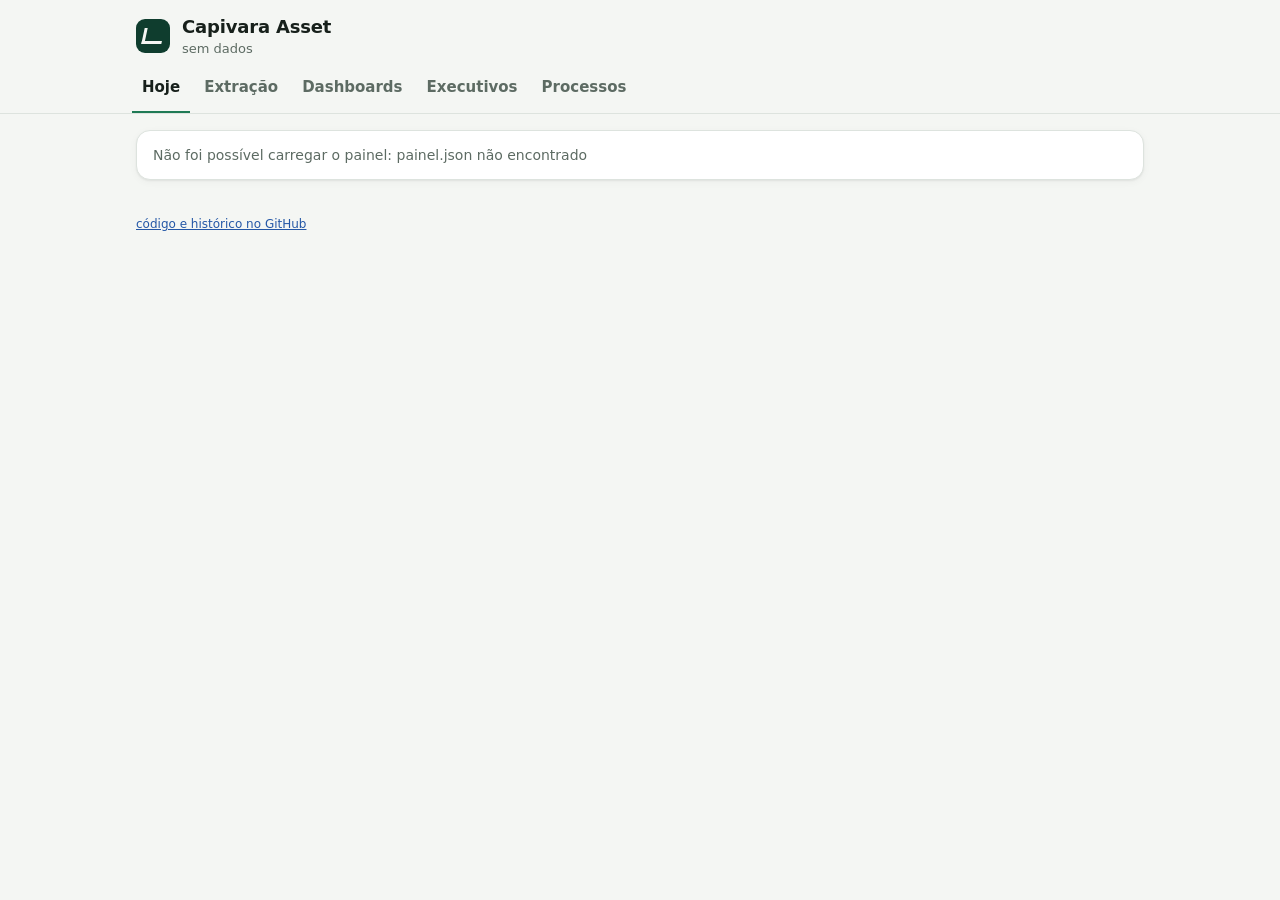
==== site/index.html @ 5a931e20 "feat: motor da Capivara Asset, site dos painéis e fechamento diário no Actions Extração real (BCB SG" ====
<!doctype html>
<html lang="pt-BR">
<head>
  <meta charset="utf-8">
  <meta name="viewport" content="width=device-width, initial-scale=1">
  <title>Capivara Asset</title>
  <meta name="description" content="Gestora fictícia que roda no GitHub sobre dados públicos reais.">
  <meta name="theme-color" content="#0f3d2e">
  <link rel="icon" href="data:image/svg+xml,%3Csvg xmlns='http://www.w3.org/2000/svg' viewBox='0 0 32 32'%3E%3Crect width='32' height='32' rx='8' fill='%230f3d2e'/%3E%3Cpath d='M7 22l6-7 5 4 7-9' stroke='%23b8f0c8' stroke-width='3' fill='none' stroke-linecap='round' stroke-linejoin='round'/%3E%3C/svg%3E">
  <link rel="stylesheet" href="style.css">
</head>
<body>
  <header class="topo">
    <div class="marca">
      <span class="logo" aria-hidden="true"></span>
      <div>
        <h1>Capivara Asset</h1>
        <p id="sub" class="sub">carregando…</p>
      </div>
    </div>
    <nav class="abas" role="tablist">
      <button role="tab" data-aba="hoje" aria-selected="true">Hoje</button>
      <button role="tab" data-aba="extracao">Extração</button>
      <button role="tab" data-aba="dashboards">Dashboards</button>
      <button role="tab" data-aba="executivos">Executivos</button>
      <button role="tab" data-aba="processos">Processos</button>
    </nav>
  </header>
  <main id="conteudo" aria-live="polite"></main>
  <footer class="rodape">
    <p id="aviso"></p>
    <p><a href="https://github.com/GloedenJoao/profissional">código e histórico no GitHub</a></p>
  </footer>
  <script src="app.js"></script>
</body>
</html>
---- site/style.css ----
:root {
  --fundo: #f4f6f3;
  --cartao: #ffffff;
  --texto: #17201b;
  --suave: #5d6b63;
  --linha: #dde3de;
  --marca: #0f3d2e;
  --marca-2: #1f7a55;
  --ok: #1f7a55;
  --aviso: #b26a00;
  --ruim: #b3261e;
  --info: #2457a6;
  --serie-1: #1f7a55;
  --serie-2: #8a94a6;
  --serie-3: #2457a6;
  --serie-4: #b26a00;
  --serie-5: #8e3fb5;
  --sombra: 0 1px 2px rgba(0, 0, 0, .06), 0 2px 8px rgba(0, 0, 0, .04);
  color-scheme: light;
}
@media (prefers-color-scheme: dark) {
  :root:not([data-theme="light"]) {
    --fundo: #0f1412; --cartao: #171e1b; --texto: #e6ece8; --suave: #9aa8a0; --linha: #2a3430;
    --marca: #b8f0c8; --marca-2: #5fd394; --ok: #5fd394; --aviso: #f0b45a; --ruim: #ff8a80; --info: #8fb4ff;
    --serie-1: #5fd394; --serie-2: #7d879a; --serie-3: #8fb4ff; --serie-4: #f0b45a; --serie-5: #d29bf0;
    --sombra: none; color-scheme: dark;
  }
}
:root[data-theme="dark"] {
  --fundo: #0f1412; --cartao: #171e1b; --texto: #e6ece8; --suave: #9aa8a0; --linha: #2a3430;
  --marca: #b8f0c8; --marca-2: #5fd394; --ok: #5fd394; --aviso: #f0b45a; --ruim: #ff8a80; --info: #8fb4ff;
  --serie-1: #5fd394; --serie-2: #7d879a; --serie-3: #8fb4ff; --serie-4: #f0b45a; --serie-5: #d29bf0;
  --sombra: none; color-scheme: dark;
}

* { box-sizing: border-box; }
body {
  margin: 0; background: var(--fundo); color: var(--texto);
  font: 15px/1.45 system-ui, -apple-system, "Segoe UI", Roboto, sans-serif;
  -webkit-font-smoothing: antialiased;
}
a { color: var(--info); }
.topo { position: sticky; top: 0; z-index: 2; background: var(--fundo); border-bottom: 1px solid var(--linha); }
.marca { display: flex; gap: 12px; align-items: center; max-width: 1040px; margin: 0 auto; padding: 14px 16px 8px; }
.logo { width: 34px; height: 34px; border-radius: 9px; background: var(--marca); flex: none;
  mask: none; position: relative; }
.logo::after { content: ""; position: absolute; inset: 9px 7px; border-left: 3px solid var(--fundo);
  border-bottom: 3px solid var(--fundo); transform: skewX(-12deg); }
h1 { font-size: 18px; margin: 0; letter-spacing: -.01em; }
.sub { margin: 0; color: var(--suave); font-size: 13px; }
.abas { display: flex; gap: 4px; max-width: 1040px; margin: 0 auto; padding: 0 12px; overflow-x: auto; scrollbar-width: none; }
.abas button { flex: none; border: 0; background: none; color: var(--suave); font: inherit; font-weight: 600;
  padding: 10px 10px 12px; border-bottom: 2px solid transparent; cursor: pointer; }
.abas button[aria-selected="true"] { color: var(--texto); border-bottom-color: var(--marca-2); }
main { max-width: 1040px; margin: 0 auto; padding: 16px; display: grid; gap: 16px; }
.grade { display: grid; gap: 12px; grid-template-columns: repeat(auto-fit, minmax(150px, 1fr)); }
.grade-2 { display: grid; gap: 16px; grid-template-columns: repeat(auto-fit, minmax(300px, 1fr)); }
.cartao { background: var(--cartao); border: 1px solid var(--linha); border-radius: 14px; padding: 14px 16px; box-shadow: var(--sombra); min-width: 0; }
.cartao h2 { font-size: 14px; margin: 0 0 10px; color: var(--suave); font-weight: 600; text-transform: uppercase; letter-spacing: .04em; }
.cartao h3 { font-size: 15px; margin: 0 0 6px; }
.kpi .rot { color: var(--suave); font-size: 12px; }
.kpi .val { font-size: 22px; font-weight: 700; letter-spacing: -.02em; font-variant-numeric: tabular-nums; }
.kpi .det { font-size: 12px; color: var(--suave); }
.pos { color: var(--ok); } .neg { color: var(--ruim); }
.selo { display: inline-flex; align-items: center; gap: 4px; padding: 2px 8px; border-radius: 999px; font-size: 12px; font-weight: 600;
  background: color-mix(in srgb, var(--c, var(--suave)) 14%, transparent); color: var(--c, var(--suave)); white-space: nowrap; }
.selo.ok { --c: var(--ok); } .selo.aviso { --c: var(--aviso); } .selo.ruim { --c: var(--ruim); } .selo.info { --c: var(--info); }
table { width: 100%; border-collapse: collapse; font-variant-numeric: tabular-nums; }
th, td { text-align: left; padding: 8px 6px; border-bottom: 1px solid var(--linha); vertical-align: top; font-size: 14px; }
th { color: var(--suave); font-weight: 600; font-size: 12px; }
td.num, th.num { text-align: right; }
.rolagem { overflow-x: auto; }
.lista { list-style: none; margin: 0; padding: 0; display: grid; gap: 8px; }
.lista li { display: flex; gap: 10px; align-items: flex-start; }
.lista .quando { color: var(--suave); font-size: 12px; min-width: 76px; font-variant-numeric: tabular-nums; }
.legenda { display: flex; flex-wrap: wrap; gap: 12px; font-size: 12px; color: var(--suave); margin-top: 6px; }
.legenda i { display: inline-block; width: 10px; height: 10px; border-radius: 3px; margin-right: 4px; vertical-align: -1px; }
svg.grafico { width: 100%; height: auto; display: block; overflow: visible; }
svg.grafico text { fill: var(--suave); font-size: 11px; }
svg.grafico .eixo { stroke: var(--linha); }
.matriz { display: grid; gap: 3px; }
.matriz .cel { height: 18px; border-radius: 4px; background: var(--ok); opacity: .85; }
.matriz .cel.atraso { background: var(--aviso); }
.matriz .cel.fora_do_ar, .matriz .cel.falha_real { background: var(--ruim); }
.matriz .cel.mudanca_formato { background: var(--serie-5); }
.matriz .nome { font-size: 12px; color: var(--suave); white-space: nowrap; overflow: hidden; text-overflow: ellipsis; align-self: center; }
.barra { height: 10px; border-radius: 999px; background: var(--linha); position: relative; overflow: hidden; }
.barra > span { position: absolute; inset: 0 auto 0 0; background: var(--marca-2); border-radius: 999px; }
.aloc { display: grid; grid-template-columns: 120px 1fr 92px; gap: 8px; align-items: center; font-size: 13px; }
.aloc .faixa { position: relative; height: 14px; border-radius: 6px; background: var(--linha); }
.aloc .faixa .lim { position: absolute; top: 0; bottom: 0; background: color-mix(in srgb, var(--ok) 18%, transparent); }
.aloc .faixa .atual { position: absolute; top: 2px; bottom: 2px; left: 0; background: var(--serie-3); border-radius: 4px; }
.aloc .faixa .alvo { position: absolute; top: -3px; bottom: -3px; width: 2px; background: var(--texto); }
.acoes { display: flex; flex-wrap: wrap; gap: 8px; }
.botao { display: inline-flex; align-items: center; gap: 6px; padding: 9px 14px; border-radius: 10px; border: 1px solid var(--linha);
  background: var(--cartao); color: var(--texto); text-decoration: none; font-weight: 600; font-size: 14px; }
.botao.prim { background: var(--marca); color: var(--fundo); border-color: transparent; }
.vazio { color: var(--suave); font-size: 14px; margin: 0; }
.rodape { max-width: 1040px; margin: 0 auto; padding: 8px 16px 32px; color: var(--suave); font-size: 12px; }
details summary { cursor: pointer; color: var(--suave); font-size: 13px; }
@media (max-width: 520px) {
  .aloc { grid-template-columns: 90px 1fr 76px; }
  .kpi .val { font-size: 19px; }
}
.lista.fontes li { justify-content: space-between; border-bottom: 1px solid var(--linha); padding-bottom: 8px; }
.lista.fontes li:last-child { border-bottom: 0; padding-bottom: 0; }
.selos { display: flex; flex-wrap: wrap; gap: 4px; justify-content: flex-end; max-width: 50%; }
.det { font-size: 12px; color: var(--suave); }
.det.neg { color: var(--ruim); }
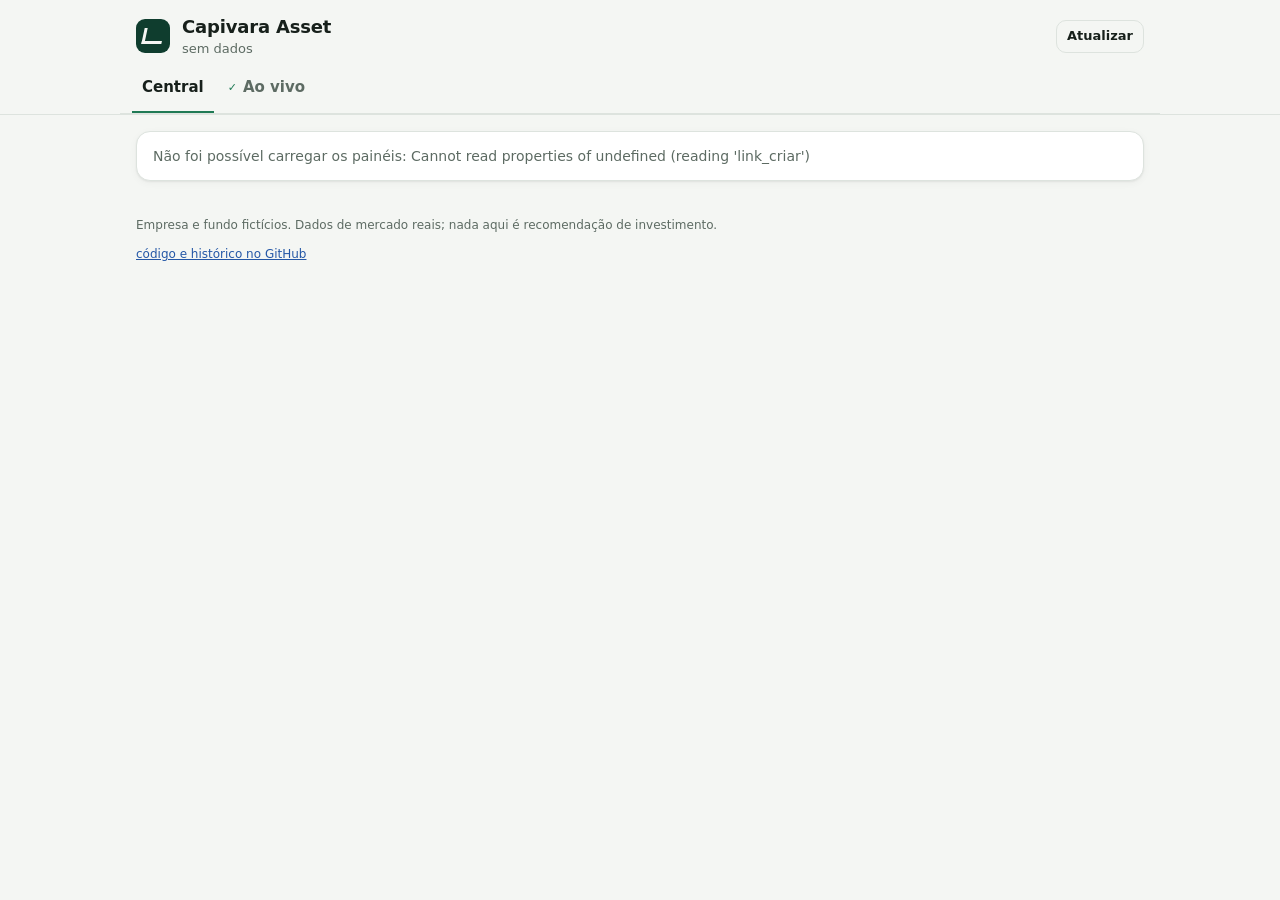
==== commit 4d8d0784: "Cenários paralelos (Simulação 2026) e Central de acompanhamento - Motor com cenários: o ao vivo segu" ====
--- a/site/index.html
+++ b/site/index.html
@@ -4,7 +4,7 @@
   <meta charset="utf-8">
   <meta name="viewport" content="width=device-width, initial-scale=1">
   <title>Capivara Asset</title>
-  <meta name="description" content="Gestora fictícia que roda no GitHub sobre dados públicos reais.">
+  <meta name="description" content="Gestora fictícia que roda no GitHub sobre dados públicos reais: central de acompanhamento dos cenários.">
   <meta name="theme-color" content="#0f3d2e">
   <link rel="icon" href="data:image/svg+xml,%3Csvg xmlns='http://www.w3.org/2000/svg' viewBox='0 0 32 32'%3E%3Crect width='32' height='32' rx='8' fill='%230f3d2e'/%3E%3Cpath d='M7 22l6-7 5 4 7-9' stroke='%23b8f0c8' stroke-width='3' fill='none' stroke-linecap='round' stroke-linejoin='round'/%3E%3C/svg%3E">
   <link rel="stylesheet" href="style.css">
@@ -12,21 +12,18 @@
 <body>
   <header class="topo">
     <div class="marca">
-      <span class="logo" aria-hidden="true"></span>
-      <div>
+      <a class="logo" href="#/" aria-label="Central"></a>
+      <div class="titulo">
         <h1>Capivara Asset</h1>
         <p id="sub" class="sub">carregando…</p>
       </div>
+      <button id="atualizar" class="botao leve" type="button" title="Consultar o GitHub de novo">Atualizar</button>
     </div>
-    <nav class="abas" role="tablist">
-      <button role="tab" data-aba="hoje" aria-selected="true">Hoje</button>
-      <button role="tab" data-aba="extracao">Extração</button>
-      <button role="tab" data-aba="dashboards">Dashboards</button>
-      <button role="tab" data-aba="executivos">Executivos</button>
-      <button role="tab" data-aba="processos">Processos</button>
-    </nav>
+    <nav id="nav-cenarios" class="abas cenarios" aria-label="Cenários"></nav>
+    <nav id="nav-abas" class="abas areas" aria-label="Áreas" hidden></nav>
   </header>
   <main id="conteudo" aria-live="polite"></main>
+  <div id="aviso-copia" class="toast" role="status" hidden></div>
   <footer class="rodape">
     <p id="aviso"></p>
     <p><a href="https://github.com/GloedenJoao/profissional">código e histórico no GitHub</a></p>
--- a/site/style.css
+++ b/site/style.css
@@ -10,11 +10,13 @@
   --aviso: #b26a00;
   --ruim: #b3261e;
   --info: #2457a6;
-  --serie-1: #1f7a55;
-  --serie-2: #8a94a6;
-  --serie-3: #2457a6;
-  --serie-4: #b26a00;
-  --serie-5: #8e3fb5;
+  --serie-1: #2a78d6;
+  --serie-2: #eb6834;
+  --serie-3: #1baf7a;
+  --serie-4: #eda100;
+  --serie-5: #e87ba4;
+  --ref: #6b7280;
+  --formato: #8e3fb5;
   --sombra: 0 1px 2px rgba(0, 0, 0, .06), 0 2px 8px rgba(0, 0, 0, .04);
   color-scheme: light;
 }
@@ -22,14 +24,16 @@
   :root:not([data-theme="light"]) {
     --fundo: #0f1412; --cartao: #171e1b; --texto: #e6ece8; --suave: #9aa8a0; --linha: #2a3430;
     --marca: #b8f0c8; --marca-2: #5fd394; --ok: #5fd394; --aviso: #f0b45a; --ruim: #ff8a80; --info: #8fb4ff;
-    --serie-1: #5fd394; --serie-2: #7d879a; --serie-3: #8fb4ff; --serie-4: #f0b45a; --serie-5: #d29bf0;
+    --serie-1: #3987e5; --serie-2: #d95926; --serie-3: #199e70; --serie-4: #c98500; --serie-5: #d55181;
+    --ref: #9aa3ad; --formato: #d29bf0;
     --sombra: none; color-scheme: dark;
   }
 }
 :root[data-theme="dark"] {
   --fundo: #0f1412; --cartao: #171e1b; --texto: #e6ece8; --suave: #9aa8a0; --linha: #2a3430;
   --marca: #b8f0c8; --marca-2: #5fd394; --ok: #5fd394; --aviso: #f0b45a; --ruim: #ff8a80; --info: #8fb4ff;
-  --serie-1: #5fd394; --serie-2: #7d879a; --serie-3: #8fb4ff; --serie-4: #f0b45a; --serie-5: #d29bf0;
+  --serie-1: #3987e5; --serie-2: #d95926; --serie-3: #199e70; --serie-4: #c98500; --serie-5: #d55181;
+  --ref: #9aa3ad; --formato: #d29bf0;
   --sombra: none; color-scheme: dark;
 }
 
@@ -42,16 +46,24 @@
 a { color: var(--info); }
 .topo { position: sticky; top: 0; z-index: 2; background: var(--fundo); border-bottom: 1px solid var(--linha); }
 .marca { display: flex; gap: 12px; align-items: center; max-width: 1040px; margin: 0 auto; padding: 14px 16px 8px; }
-.logo { width: 34px; height: 34px; border-radius: 9px; background: var(--marca); flex: none;
-  mask: none; position: relative; }
+.logo { width: 34px; height: 34px; border-radius: 9px; background: var(--marca); flex: none; position: relative; display: block; }
+.titulo { flex: 1; min-width: 0; }
 .logo::after { content: ""; position: absolute; inset: 9px 7px; border-left: 3px solid var(--fundo);
   border-bottom: 3px solid var(--fundo); transform: skewX(-12deg); }
 h1 { font-size: 18px; margin: 0; letter-spacing: -.01em; }
 .sub { margin: 0; color: var(--suave); font-size: 13px; }
 .abas { display: flex; gap: 4px; max-width: 1040px; margin: 0 auto; padding: 0 12px; overflow-x: auto; scrollbar-width: none; }
-.abas button { flex: none; border: 0; background: none; color: var(--suave); font: inherit; font-weight: 600;
-  padding: 10px 10px 12px; border-bottom: 2px solid transparent; cursor: pointer; }
-.abas button[aria-selected="true"] { color: var(--texto); border-bottom-color: var(--marca-2); }
+.abas a { flex: none; color: var(--suave); font-weight: 600; text-decoration: none; display: inline-flex; align-items: center; gap: 6px;
+  padding: 10px 10px 12px; border-bottom: 2px solid transparent; }
+.abas a[aria-current="page"] { color: var(--texto); border-bottom-color: var(--marca-2); }
+.abas.cenarios a { font-size: 15px; }
+.abas.areas { border-top: 1px solid var(--linha); }
+.abas.areas a { font-size: 13px; padding: 8px 10px 9px; }
+.ponto { font-size: 11px; line-height: 1; }
+.ponto.ok, .pilula.ok b, .area-st.ok b { color: var(--ok); }
+.ponto.aviso, .pilula.aviso b, .area-st.aviso b { color: var(--aviso); }
+.ponto.ruim, .pilula.ruim b, .area-st.ruim b { color: var(--ruim); }
+.ponto.info, .pilula.info b, .area-st.info b { color: var(--info); }
 main { max-width: 1040px; margin: 0 auto; padding: 16px; display: grid; gap: 16px; }
 .grade { display: grid; gap: 12px; grid-template-columns: repeat(auto-fit, minmax(150px, 1fr)); }
 .grade-2 { display: grid; gap: 16px; grid-template-columns: repeat(auto-fit, minmax(300px, 1fr)); }
@@ -74,7 +86,9 @@
 .lista li { display: flex; gap: 10px; align-items: flex-start; }
 .lista .quando { color: var(--suave); font-size: 12px; min-width: 76px; font-variant-numeric: tabular-nums; }
 .legenda { display: flex; flex-wrap: wrap; gap: 12px; font-size: 12px; color: var(--suave); margin-top: 6px; }
-.legenda i { display: inline-block; width: 10px; height: 10px; border-radius: 3px; margin-right: 4px; vertical-align: -1px; }
+.legenda i { display: inline-block; width: 16px; height: 0; border-top: 2px solid var(--cor); margin-right: 5px; vertical-align: 3px; }
+.legenda i.tracejado { border-top-style: dashed; }
+.legenda.caixas i { width: 10px; height: 10px; border: 0; border-radius: 3px; background: var(--cor); vertical-align: -1px; }
 svg.grafico { width: 100%; height: auto; display: block; overflow: visible; }
 svg.grafico text { fill: var(--suave); font-size: 11px; }
 svg.grafico .eixo { stroke: var(--linha); }
@@ -107,3 +121,82 @@
 .selos { display: flex; flex-wrap: wrap; gap: 4px; justify-content: flex-end; max-width: 50%; }
 .det { font-size: 12px; color: var(--suave); }
 .det.neg { color: var(--ruim); }
+
+/* ------------------------------------------------------------ central */
+.botao.leve { background: none; }
+.botao.pequeno { padding: 6px 10px; font-size: 13px; flex: none; }
+button.botao { font: inherit; font-weight: 600; font-size: 14px; cursor: pointer; }
+.marca .botao { font-size: 13px; padding: 6px 10px; }
+.pilula { display: inline-flex; align-items: center; gap: 6px; padding: 3px 10px; border-radius: 999px; font-size: 13px; font-weight: 600;
+  border: 1px solid var(--linha); background: var(--cartao); white-space: nowrap; color: var(--texto); }
+.pilula b { font-size: 11px; }
+.pilula-link { text-decoration: none; }
+.resumo-central { display: flex; flex-wrap: wrap; align-items: center; gap: 10px; }
+.resumo-central .grande { font-size: 28px; font-weight: 700; letter-spacing: -.02em; margin-right: 4px; }
+.grade-cen { display: grid; gap: 16px; grid-template-columns: repeat(auto-fit, minmax(min(100%, 420px), 1fr)); }
+.grade-2.larga { grid-template-columns: repeat(auto-fit, minmax(min(100%, 360px), 1fr)); align-items: start; }
+.grade-2.larga > :first-child { grid-column: span 1; }
+@media (min-width: 900px) { .grade-2.larga { grid-template-columns: 1.6fr 1fr; } }
+.cen { display: grid; gap: 12px; align-content: start; }
+.cen-cab { display: flex; flex-wrap: wrap; justify-content: space-between; align-items: flex-start; gap: 6px 10px; }
+.cen-nome { font-size: 18px !important; text-transform: none !important; letter-spacing: -.01em !important; color: var(--texto) !important; margin: 0 !important; }
+.cen-nome a { color: inherit; text-decoration: none; }
+.cen p { margin: 0; }
+.mini-kpis { display: grid; grid-template-columns: repeat(auto-fit, minmax(98px, 1fr)); gap: 10px; }
+.mini-kpis > div { display: grid; gap: 1px; }
+.mini-kpis .rot { font-size: 12px; color: var(--suave); }
+.mini-kpis strong { font-size: 18px; font-variant-numeric: tabular-nums; letter-spacing: -.01em; }
+.progresso { height: 6px; border-radius: 999px; background: var(--linha); overflow: hidden; }
+.progresso span { display: block; height: 100%; background: var(--info); border-radius: 999px; }
+.areas-st { display: grid; grid-template-columns: repeat(auto-fit, minmax(min(100%, 180px), 1fr)); gap: 8px; }
+.area-st { display: grid; gap: 2px; padding: 8px 10px; border: 1px solid var(--linha); border-radius: 10px; text-decoration: none; color: var(--texto);
+  background: var(--cartao); border-left: 3px solid var(--c, var(--linha)); }
+.area-st:hover { background: color-mix(in srgb, var(--c, var(--suave)) 6%, var(--cartao)); }
+.area-st.ok { --c: var(--ok); } .area-st.aviso { --c: var(--aviso); } .area-st.ruim { --c: var(--ruim); } .area-st.info { --c: var(--info); }
+.area-st .nome { font-weight: 600; font-size: 14px; display: inline-flex; gap: 6px; align-items: center; }
+.area-st .nome b { font-size: 11px; }
+.faixa-st { display: flex; flex-wrap: wrap; gap: 10px; align-items: center; }
+.faixa-st .progresso { flex-basis: 100%; }
+.filtros { display: flex; flex-wrap: wrap; gap: 6px; margin-bottom: 12px; }
+.chip-filtro { font: inherit; font-size: 13px; font-weight: 600; border: 1px solid var(--linha); background: var(--cartao); color: var(--suave);
+  padding: 4px 10px; border-radius: 999px; cursor: pointer; }
+.chip-filtro[aria-pressed="true"] { background: var(--texto); color: var(--cartao); border-color: var(--texto); }
+.lista.tarefas { gap: 0; }
+.tarefa { padding: 10px 0; border-bottom: 1px solid var(--linha); align-items: center !important; }
+.tarefa:last-child { border-bottom: 0; }
+.tarefa .nivel { flex: none; width: 84px; font-size: 12px; font-weight: 700; display: inline-flex; gap: 6px; align-items: center; color: var(--suave); }
+.tarefa.ruim .nivel { color: var(--ruim); } .tarefa.aviso .nivel { color: var(--aviso); } .tarefa.info .nivel { color: var(--info); } .tarefa.ok .nivel { color: var(--ok); }
+.tarefa.ok .tit { color: var(--suave); }
+.tarefa .corpo { flex: 1; min-width: 0; }
+.tarefa .tit { font-weight: 600; overflow-wrap: anywhere; }
+.tarefa .det { overflow-wrap: anywhere; }
+.chip { display: inline-block; font-size: 11px; font-weight: 600; padding: 0 6px; margin-right: 6px; border-radius: 6px; background: var(--fundo);
+  border: 1px solid var(--linha); color: var(--suave); text-decoration: none; }
+a.chip:hover { color: var(--texto); }
+.lista.pipe li { justify-content: space-between; align-items: center; border-bottom: 1px solid var(--linha); padding-bottom: 8px; }
+.lista.pipe li:last-child { border-bottom: 0; padding-bottom: 0; }
+.lista.pipe a { text-decoration: none; color: var(--texto); }
+.passos { margin: 0; padding-left: 20px; display: grid; gap: 6px; }
+.toast { position: fixed; left: 50%; bottom: 20px; transform: translateX(-50%); z-index: 5; max-width: calc(100% - 32px);
+  background: var(--texto); color: var(--cartao); padding: 10px 14px; border-radius: 10px; font-size: 14px; box-shadow: var(--sombra); }
+
+/* gráficos: cursor e dica */
+.grafico-box { position: relative; outline: none; touch-action: pan-y; }
+.grafico-box:focus-visible { box-shadow: 0 0 0 2px var(--info); border-radius: 6px; }
+svg.grafico .cursor { stroke: var(--suave); stroke-width: 1; }
+svg.grafico .zero { stroke: var(--suave); stroke-width: 1; opacity: .6; }
+.dica { position: absolute; top: 4px; pointer-events: none; background: var(--cartao); border: 1px solid var(--linha); border-radius: 8px;
+  padding: 6px 8px; font-size: 12px; box-shadow: 0 2px 10px rgba(0, 0, 0, .12); display: grid; gap: 2px; min-width: 120px; }
+.dica[hidden] { display: none; }
+.dica-data { color: var(--suave); }
+.dica-linha { display: flex; gap: 6px; align-items: center; white-space: nowrap; }
+.dica-linha i { width: 12px; border-top: 2px solid var(--cor); }
+.dica-linha strong { font-variant-numeric: tabular-nums; }
+.dica-linha span { color: var(--suave); }
+@media (max-width: 520px) {
+  .tarefa { flex-wrap: wrap; }
+  .tarefa .nivel { width: auto; }
+  .tarefa .corpo { flex-basis: 100%; order: 2; }
+  .tarefa .botao { order: 3; }
+  .marca .botao { display: none; }
+}
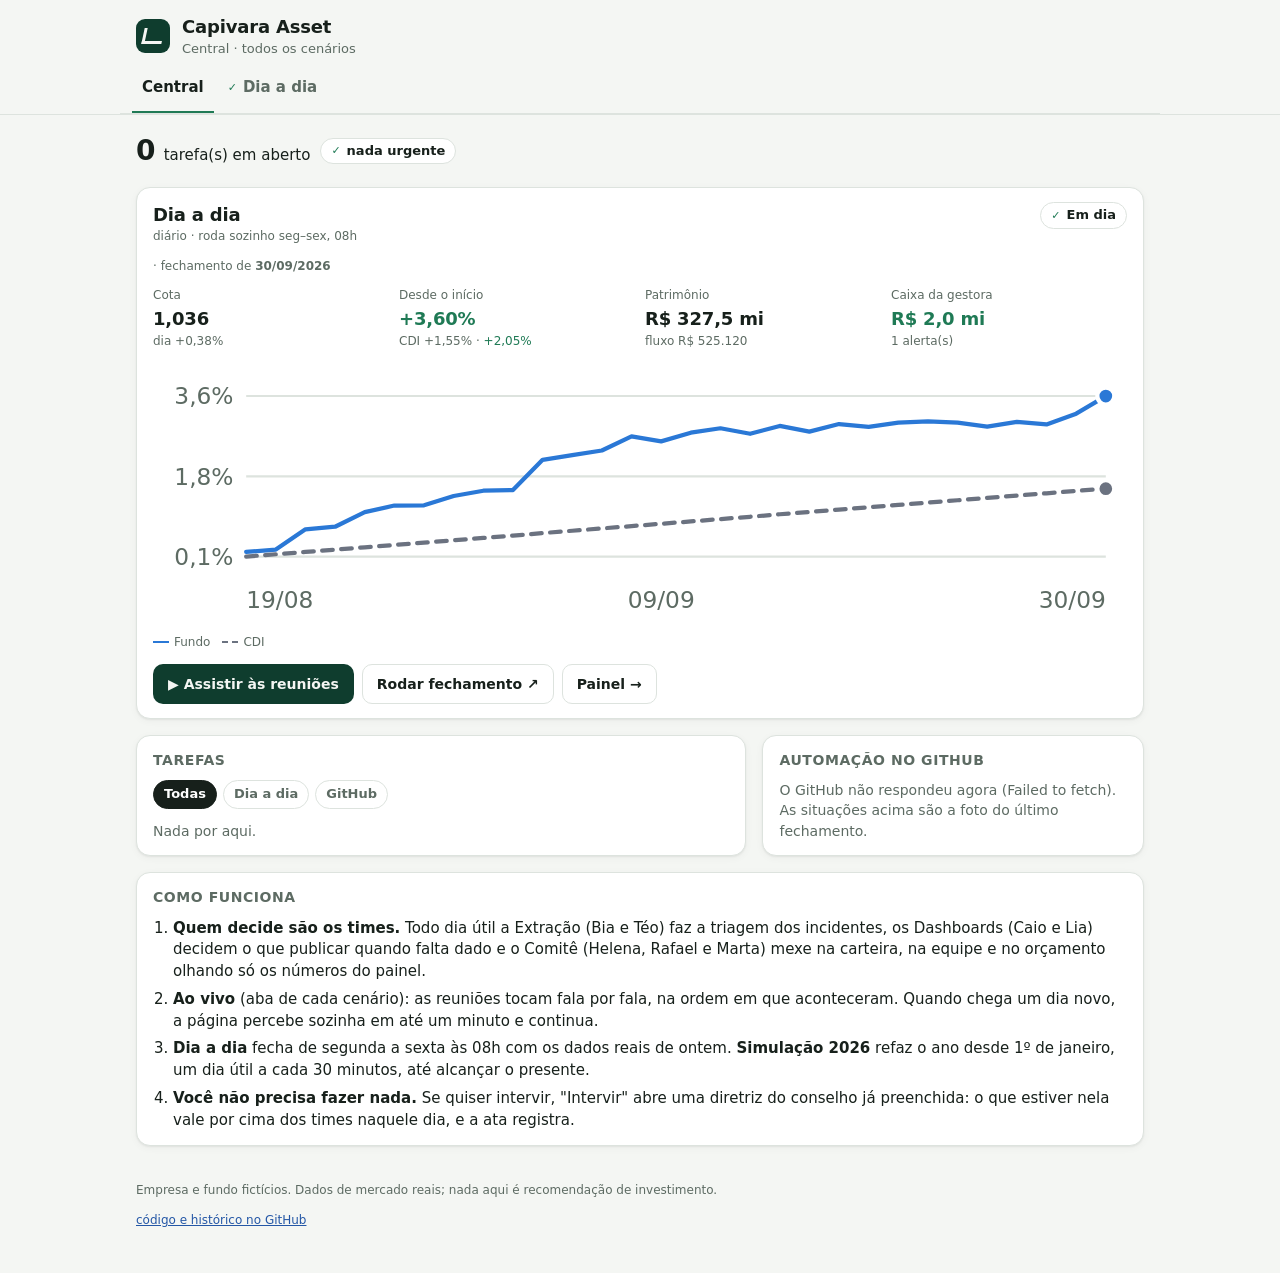
==== commit 15b9d224: "Times decidem sozinhos e modo Ao vivo para assistir às reuniões O que estava errado: na Simulação 20" ====
--- a/site/index.html
+++ b/site/index.html
@@ -7,7 +7,8 @@
   <meta name="description" content="Gestora fictícia que roda no GitHub sobre dados públicos reais: central de acompanhamento dos cenários.">
   <meta name="theme-color" content="#0f3d2e">
   <link rel="icon" href="data:image/svg+xml,%3Csvg xmlns='http://www.w3.org/2000/svg' viewBox='0 0 32 32'%3E%3Crect width='32' height='32' rx='8' fill='%230f3d2e'/%3E%3Cpath d='M7 22l6-7 5 4 7-9' stroke='%23b8f0c8' stroke-width='3' fill='none' stroke-linecap='round' stroke-linejoin='round'/%3E%3C/svg%3E">
-  <link rel="stylesheet" href="style.css">
+  <meta http-equiv="Cache-Control" content="no-cache">
+  <link rel="stylesheet" href="style.css?v=__CODIGO__">
 </head>
 <body>
   <header class="topo">
@@ -17,17 +18,18 @@
         <h1>Capivara Asset</h1>
         <p id="sub" class="sub">carregando…</p>
       </div>
-      <button id="atualizar" class="botao leve" type="button" title="Consultar o GitHub de novo">Atualizar</button>
+      <span id="frescor" class="frescor" title="A página confere sozinha se há dados novos a cada minuto"></span>
     </div>
     <nav id="nav-cenarios" class="abas cenarios" aria-label="Cenários"></nav>
     <nav id="nav-abas" class="abas areas" aria-label="Áreas" hidden></nav>
   </header>
-  <main id="conteudo" aria-live="polite"></main>
+  <main id="conteudo"></main>
   <div id="aviso-copia" class="toast" role="status" hidden></div>
   <footer class="rodape">
     <p id="aviso"></p>
     <p><a href="https://github.com/GloedenJoao/profissional">código e histórico no GitHub</a></p>
   </footer>
-  <script src="app.js"></script>
+  <script>window.VERSAO = "__VERSAO__"; window.CODIGO = "__CODIGO__";</script>
+  <script src="app.js?v=__CODIGO__"></script>
 </body>
 </html>
--- a/site/style.css
+++ b/site/style.css
@@ -200,3 +200,75 @@
   .tarefa .botao { order: 3; }
   .marca .botao { display: none; }
 }
+
+/* ------------------------------------------------------------ ao vivo: reuniões dos times */
+:root { --a-extracao: #0e8a5f; --a-dashboards: #2457a6; --a-executivos: #a3361f; --a-fundo: #6b5b00; --a-conselho: #7a2d9c; }
+@media (prefers-color-scheme: dark) {
+  :root:not([data-theme="light"]) { --a-extracao: #5fd394; --a-dashboards: #8fb4ff; --a-executivos: #ff9b85; --a-fundo: #e7c94f; --a-conselho: #d29bf0; }
+}
+:root[data-theme="dark"] { --a-extracao: #5fd394; --a-dashboards: #8fb4ff; --a-executivos: #ff9b85; --a-fundo: #e7c94f; --a-conselho: #d29bf0; }
+.area-cor.extracao, .fala.extracao { --a: var(--a-extracao); }
+.area-cor.dashboards, .fala.dashboards { --a: var(--a-dashboards); }
+.area-cor.executivos, .fala.executivos { --a: var(--a-executivos); }
+.area-cor.fundo, .fala.fundo { --a: var(--a-fundo); }
+.area-cor { color: var(--a, var(--texto)); }
+.frescor { font-size: 12px; color: var(--suave); display: inline-flex; align-items: center; gap: 6px; white-space: nowrap; }
+.frescor.erro { color: var(--ruim); }
+.pulso { width: 8px; height: 8px; border-radius: 50%; background: var(--ruim); display: inline-block; flex: none;
+  animation: pulso 1.6s ease-in-out infinite; }
+.frescor .pulso { background: var(--ok); }
+@keyframes pulso { 0%, 100% { opacity: 1; transform: scale(1); } 50% { opacity: .35; transform: scale(.75); } }
+@media (prefers-reduced-motion: reduce) { .pulso { animation: none; } }
+.palco { display: grid; gap: 12px; }
+.palco-cab { display: flex; justify-content: space-between; align-items: flex-end; gap: 12px; }
+.pl-dia { font-size: 20px !important; text-transform: none !important; letter-spacing: -.01em !important; color: var(--texto) !important;
+  margin: 2px 0 0 !important; }
+.pl-dia::first-letter { text-transform: uppercase; }
+.relogio { font: 700 28px/1 ui-monospace, SFMono-Regular, Menlo, monospace; font-variant-numeric: tabular-nums; color: var(--marca-2); }
+.salas { display: grid; grid-template-columns: repeat(4, 1fr); gap: 6px; }
+.sala { border: 1px solid var(--linha); border-radius: 10px; padding: 6px 8px; font-size: 13px; font-weight: 600; color: var(--suave);
+  display: grid; gap: 1px; transition: background .3s, color .3s, border-color .3s; }
+.sala b { font-size: 11px; font-weight: 600; font-variant-numeric: tabular-nums; }
+.sala.feita { color: var(--texto); }
+.sala.feita b::after { content: " ✓"; color: var(--ok); }
+.sala.ativa { color: var(--texto); border-color: var(--marca-2); background: color-mix(in srgb, var(--marca-2) 12%, var(--cartao)); }
+.sala.ativa b::after { content: " · agora"; color: var(--ruim); }
+.controles { display: flex; flex-wrap: wrap; gap: 8px; align-items: center; }
+.controles select { font: inherit; padding: 4px 6px; border-radius: 8px; border: 1px solid var(--linha); background: var(--cartao); color: var(--texto); }
+.controles input[type="range"] { flex: 1 1 200px; accent-color: var(--marca-2); }
+.grade-palco { display: grid; gap: 16px; grid-template-columns: minmax(0, 1fr); align-items: start; }
+@media (min-width: 900px) { .grade-palco { grid-template-columns: minmax(0, 1.5fr) minmax(0, 1fr); } .lateral { position: sticky; top: 130px; } }
+.feed { list-style: none; margin: 0; padding: 0; display: grid; gap: 10px; }
+.fala { display: grid; grid-template-columns: 44px 1fr; gap: 8px; align-items: start; animation: entra .35s ease-out; }
+@keyframes entra { from { opacity: 0; transform: translateY(6px); } to { opacity: 1; transform: none; } }
+@media (prefers-reduced-motion: reduce) { .fala { animation: none; } }
+.fala .hora { font-size: 12px; color: var(--suave); font-variant-numeric: tabular-nums; padding-top: 9px; }
+.balao { border: 1px solid var(--linha); border-left: 3px solid var(--a, var(--linha)); border-radius: 10px; padding: 8px 10px;
+  background: var(--cartao); min-width: 0; overflow-wrap: anywhere; }
+.balao .quem { font-size: 12px; color: var(--suave); margin-bottom: 2px; }
+.balao .quem b { font-size: 13px; }
+.fala.decisao .balao { background: color-mix(in srgb, var(--info) 7%, var(--cartao)); }
+.fala.conselho .balao { border-left-color: var(--a-conselho); background: color-mix(in srgb, var(--a-conselho) 8%, var(--cartao)); }
+.fala.alerta .balao { background: color-mix(in srgb, var(--aviso) 8%, var(--cartao)); }
+.fala.evento .balao, .fala.alerta .balao { font-size: 14px; }
+.fala.fechamento .balao { background: color-mix(in srgb, var(--a-fundo) 8%, var(--cartao)); font-weight: 600; }
+code { font: 12.5px ui-monospace, SFMono-Regular, Menlo, monospace; background: color-mix(in srgb, var(--suave) 14%, transparent);
+  padding: 0 4px; border-radius: 4px; }
+.digitando { margin: 10px 0 0 52px; font-size: 13px; color: var(--suave); font-style: italic; }
+.digitando::after { content: "▍"; animation: pulso 1s steps(2) infinite; margin-left: 2px; }
+.espera { margin-top: 14px; padding: 10px 12px; border-radius: 10px; border: 1px dashed var(--linha); font-size: 14px; color: var(--suave);
+  display: flex; gap: 8px; align-items: center; }
+.pesos { display: flex; height: 12px; border-radius: 6px; overflow: hidden; margin-top: 12px; background: var(--linha); }
+.pesos span { background: var(--cor); height: 100%; transition: width .6s; }
+.lista.decididas li { font-size: 13px; }
+.reuniao-mini { border-top: 1px solid var(--linha); padding-top: 10px; }
+.reuniao-mini ul { margin: 4px 0 0; padding: 0; list-style: none; display: grid; gap: 4px; font-size: 13px; }
+.reuniao-mini li { overflow-wrap: anywhere; }
+.abas .pulso { width: 7px; height: 7px; }
+@media (max-width: 520px) {
+  .salas { grid-template-columns: repeat(2, 1fr); }
+  .relogio { font-size: 22px; }
+  .fala { grid-template-columns: 1fr; gap: 2px; }
+  .fala .hora { padding-top: 0; }
+  .digitando { margin-left: 0; }
+}
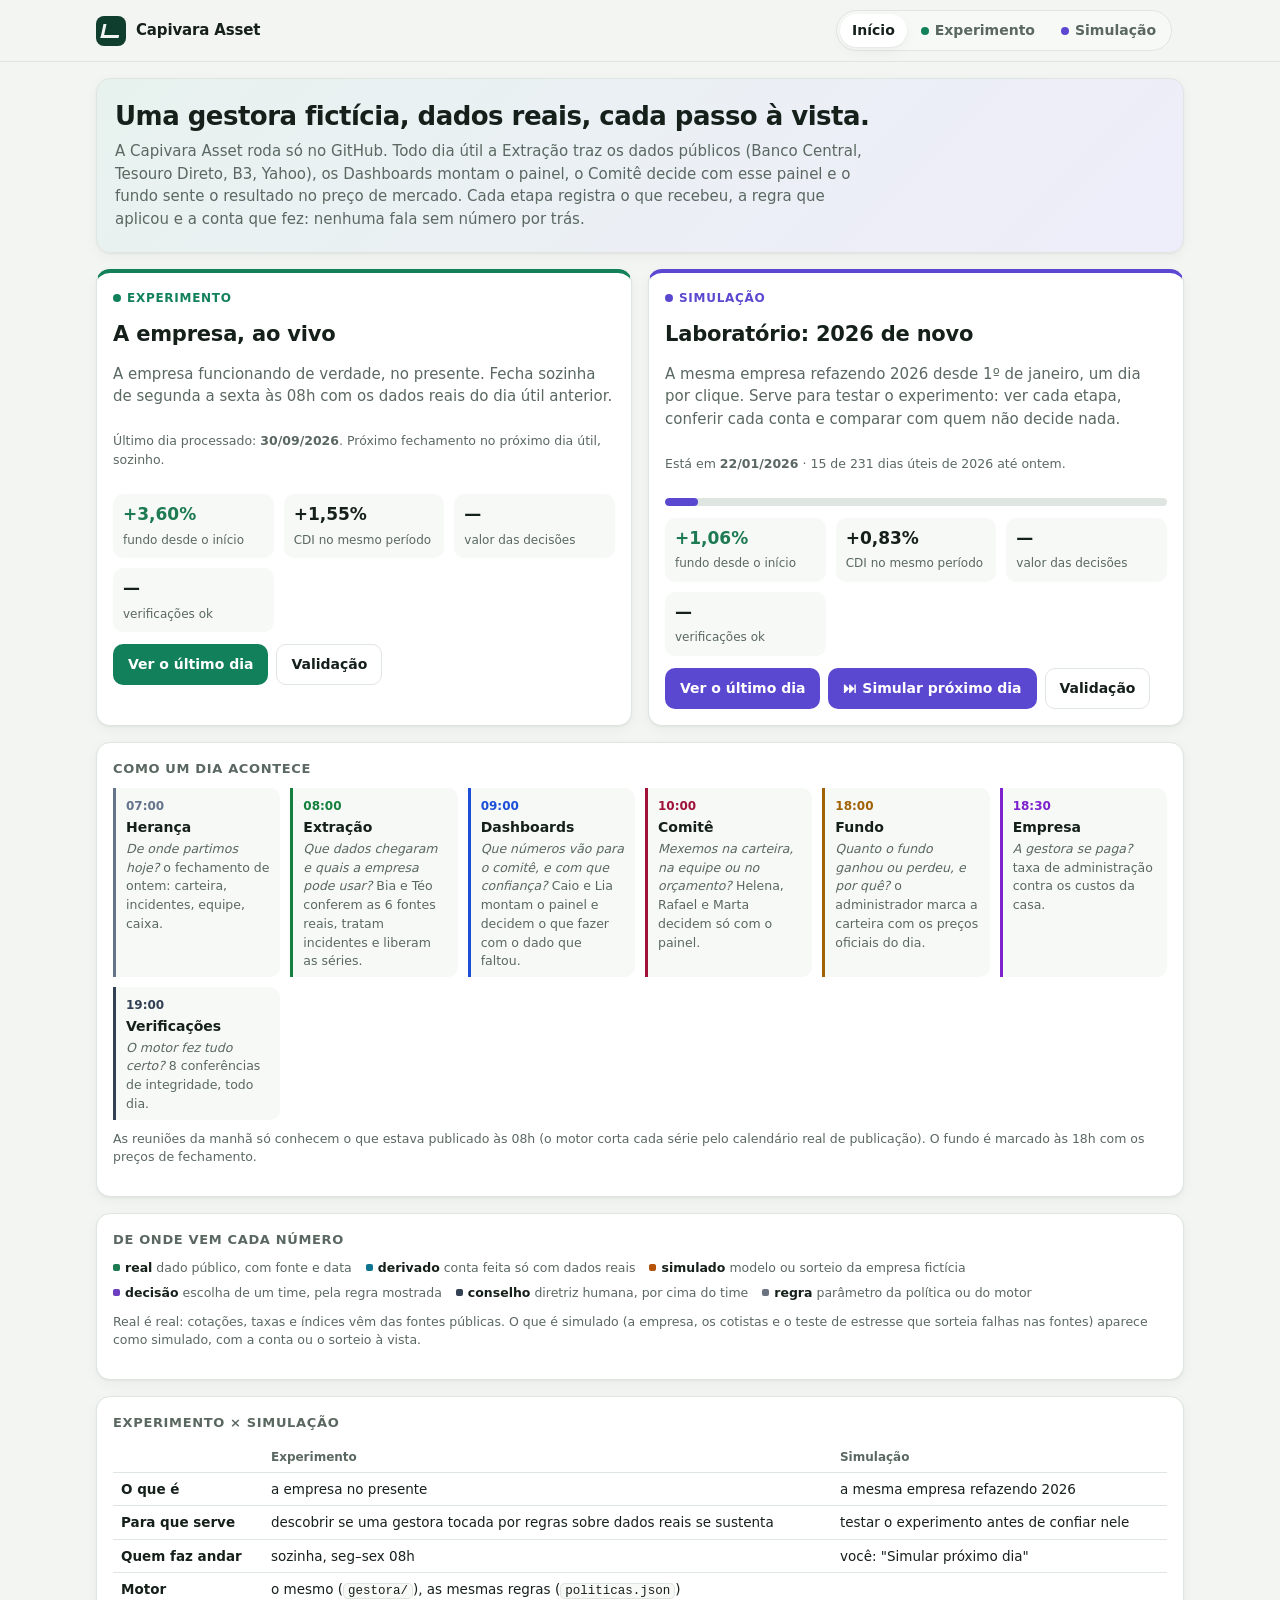
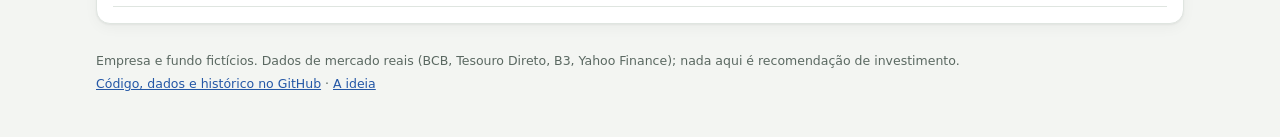
==== commit f023b193: "Site novo: Experimento e Simulação separados, o dia etapa por etapa com as contas - Início com as du" ====
--- a/site/index.html
+++ b/site/index.html
@@ -2,32 +2,36 @@
 <html lang="pt-BR">
 <head>
   <meta charset="utf-8">
-  <meta name="viewport" content="width=device-width, initial-scale=1">
+  <meta name="viewport" content="width=device-width, initial-scale=1, viewport-fit=cover">
   <title>Capivara Asset</title>
-  <meta name="description" content="Gestora fictícia que roda no GitHub sobre dados públicos reais: central de acompanhamento dos cenários.">
+  <meta name="description" content="Gestora fictícia que roda no GitHub sobre dados públicos reais: o experimento ao vivo e a simulação que o testa, etapa por etapa.">
   <meta name="theme-color" content="#0f3d2e">
   <link rel="icon" href="data:image/svg+xml,%3Csvg xmlns='http://www.w3.org/2000/svg' viewBox='0 0 32 32'%3E%3Crect width='32' height='32' rx='8' fill='%230f3d2e'/%3E%3Cpath d='M7 22l6-7 5 4 7-9' stroke='%23b8f0c8' stroke-width='3' fill='none' stroke-linecap='round' stroke-linejoin='round'/%3E%3C/svg%3E">
   <meta http-equiv="Cache-Control" content="no-cache">
   <link rel="stylesheet" href="style.css?v=__CODIGO__">
 </head>
 <body>
+  <a class="pular" href="#conteudo">Pular para o conteúdo</a>
   <header class="topo">
-    <div class="marca">
-      <a class="logo" href="#/" aria-label="Central"></a>
-      <div class="titulo">
-        <h1>Capivara Asset</h1>
-        <p id="sub" class="sub">carregando…</p>
-      </div>
+    <div class="barra">
+      <a class="marca" href="#/" aria-label="Capivara Asset: início">
+        <span class="logo" aria-hidden="true"></span>
+        <span class="nome">Capivara Asset</span>
+      </a>
+      <nav class="produtos" aria-label="Produtos">
+        <a href="#/" data-produto="inicio">Início</a>
+        <a href="#/experimento" data-produto="experimento"><i class="ponto exp" aria-hidden="true"></i>Experimento</a>
+        <a href="#/simulacao" data-produto="simulacao"><i class="ponto sim" aria-hidden="true"></i>Simulação</a>
+      </nav>
       <span id="frescor" class="frescor" title="A página confere sozinha se há dados novos a cada minuto"></span>
     </div>
-    <nav id="nav-cenarios" class="abas cenarios" aria-label="Cenários"></nav>
-    <nav id="nav-abas" class="abas areas" aria-label="Áreas" hidden></nav>
+    <nav id="secoes" class="secoes" aria-label="Seções" hidden></nav>
   </header>
-  <main id="conteudo"></main>
-  <div id="aviso-copia" class="toast" role="status" hidden></div>
+  <main id="conteudo" tabindex="-1"></main>
+  <div id="toast" class="toast" role="status" hidden></div>
   <footer class="rodape">
-    <p id="aviso"></p>
-    <p><a href="https://github.com/GloedenJoao/profissional">código e histórico no GitHub</a></p>
+    <p>Empresa e fundo fictícios. Dados de mercado reais (BCB, Tesouro Direto, B3, Yahoo Finance); nada aqui é recomendação de investimento.</p>
+    <p><a href="https://github.com/GloedenJoao/profissional">Código, dados e histórico no GitHub</a> · <a href="https://github.com/GloedenJoao/profissional/blob/main/IDEIA.md">A ideia</a></p>
   </footer>
   <script>window.VERSAO = "__VERSAO__"; window.CODIGO = "__CODIGO__";</script>
   <script src="app.js?v=__CODIGO__"></script>
--- a/site/style.css
+++ b/site/style.css
@@ -1,274 +1,352 @@
+/* Capivara Asset · painéis. Mobile primeiro; claro e escuro pelo sistema. */
 :root {
-  --fundo: #f4f6f3;
+  --fundo: #f3f5f2;
   --cartao: #ffffff;
-  --texto: #17201b;
-  --suave: #5d6b63;
-  --linha: #dde3de;
+  --cartao-2: #f7f9f6;
+  --texto: #16201b;
+  --suave: #5a6861;
+  --fraco: #8a968f;
+  --linha: #dfe5e0;
   --marca: #0f3d2e;
-  --marca-2: #1f7a55;
-  --ok: #1f7a55;
-  --aviso: #b26a00;
+  --ok: #1d7a52;
+  --aviso: #a86400;
   --ruim: #b3261e;
   --info: #2457a6;
-  --serie-1: #2a78d6;
-  --serie-2: #eb6834;
-  --serie-3: #1baf7a;
-  --serie-4: #eda100;
-  --serie-5: #e87ba4;
-  --ref: #6b7280;
-  --formato: #8e3fb5;
-  --sombra: 0 1px 2px rgba(0, 0, 0, .06), 0 2px 8px rgba(0, 0, 0, .04);
+  --exp: #12805a;
+  --sim: #5a48d0;
+  /* origem de cada número */
+  --o-real: #1d7a52;
+  --o-derivado: #0e7490;
+  --o-simulado: #b45309;
+  --o-decisao: #6d3fc0;
+  --o-conselho: #334155;
+  --o-regra: #6b7280;
+  /* etapas */
+  --e-heranca: #64748b;
+  --e-extracao: #15803d;
+  --e-dashboards: #1d4ed8;
+  --e-comite: #9f1239;
+  --e-fundo: #a16207;
+  --e-empresa: #7e22ce;
+  --e-verificacoes: #334155;
+  --serie-1: #12805a;
+  --serie-2: #8a94a6;
+  --serie-3: #5a48d0;
+  --serie-4: #b45309;
+  --serie-5: #0e7490;
+  --sombra: 0 1px 2px rgba(0, 0, 0, .05), 0 4px 14px rgba(0, 0, 0, .04);
+  --raio: 14px;
   color-scheme: light;
 }
 @media (prefers-color-scheme: dark) {
   :root:not([data-theme="light"]) {
-    --fundo: #0f1412; --cartao: #171e1b; --texto: #e6ece8; --suave: #9aa8a0; --linha: #2a3430;
-    --marca: #b8f0c8; --marca-2: #5fd394; --ok: #5fd394; --aviso: #f0b45a; --ruim: #ff8a80; --info: #8fb4ff;
-    --serie-1: #3987e5; --serie-2: #d95926; --serie-3: #199e70; --serie-4: #c98500; --serie-5: #d55181;
-    --ref: #9aa3ad; --formato: #d29bf0;
+    --fundo: #0e1311; --cartao: #161d1a; --cartao-2: #1b2420; --texto: #e5ece8; --suave: #9aa9a1; --fraco: #6f7d76;
+    --linha: #28332e; --marca: #b8f0c8; --ok: #5fd394; --aviso: #f0b45a; --ruim: #ff8a80; --info: #8fb4ff;
+    --exp: #4fd39a; --sim: #a99bff;
+    --o-real: #5fd394; --o-derivado: #5ccfe6; --o-simulado: #f0b45a; --o-decisao: #c4a5ff; --o-conselho: #cbd5e1; --o-regra: #a3aab5;
+    --e-heranca: #94a3b8; --e-extracao: #4ade80; --e-dashboards: #93b4ff; --e-comite: #fb7185; --e-fundo: #facc15; --e-empresa: #d8b4fe; --e-verificacoes: #cbd5e1;
+    --serie-1: #4fd39a; --serie-2: #7d879a; --serie-3: #a99bff; --serie-4: #f0b45a; --serie-5: #5ccfe6;
     --sombra: none; color-scheme: dark;
   }
 }
 :root[data-theme="dark"] {
-  --fundo: #0f1412; --cartao: #171e1b; --texto: #e6ece8; --suave: #9aa8a0; --linha: #2a3430;
-  --marca: #b8f0c8; --marca-2: #5fd394; --ok: #5fd394; --aviso: #f0b45a; --ruim: #ff8a80; --info: #8fb4ff;
-  --serie-1: #3987e5; --serie-2: #d95926; --serie-3: #199e70; --serie-4: #c98500; --serie-5: #d55181;
-  --ref: #9aa3ad; --formato: #d29bf0;
+  --fundo: #0e1311; --cartao: #161d1a; --cartao-2: #1b2420; --texto: #e5ece8; --suave: #9aa9a1; --fraco: #6f7d76;
+  --linha: #28332e; --marca: #b8f0c8; --ok: #5fd394; --aviso: #f0b45a; --ruim: #ff8a80; --info: #8fb4ff;
+  --exp: #4fd39a; --sim: #a99bff;
+  --o-real: #5fd394; --o-derivado: #5ccfe6; --o-simulado: #f0b45a; --o-decisao: #c4a5ff; --o-conselho: #cbd5e1; --o-regra: #a3aab5;
+  --e-heranca: #94a3b8; --e-extracao: #4ade80; --e-dashboards: #93b4ff; --e-comite: #fb7185; --e-fundo: #facc15; --e-empresa: #d8b4fe; --e-verificacoes: #cbd5e1;
+  --serie-1: #4fd39a; --serie-2: #7d879a; --serie-3: #a99bff; --serie-4: #f0b45a; --serie-5: #5ccfe6;
   --sombra: none; color-scheme: dark;
 }
 
 * { box-sizing: border-box; }
+[hidden] { display: none !important; }
+html { -webkit-text-size-adjust: 100%; }
 body {
   margin: 0; background: var(--fundo); color: var(--texto);
-  font: 15px/1.45 system-ui, -apple-system, "Segoe UI", Roboto, sans-serif;
-  -webkit-font-smoothing: antialiased;
+  font: 15px/1.5 system-ui, -apple-system, "Segoe UI", Roboto, sans-serif;
+  -webkit-font-smoothing: antialiased; overflow-x: hidden;
 }
 a { color: var(--info); }
-.topo { position: sticky; top: 0; z-index: 2; background: var(--fundo); border-bottom: 1px solid var(--linha); }
-.marca { display: flex; gap: 12px; align-items: center; max-width: 1040px; margin: 0 auto; padding: 14px 16px 8px; }
-.logo { width: 34px; height: 34px; border-radius: 9px; background: var(--marca); flex: none; position: relative; display: block; }
-.titulo { flex: 1; min-width: 0; }
-.logo::after { content: ""; position: absolute; inset: 9px 7px; border-left: 3px solid var(--fundo);
-  border-bottom: 3px solid var(--fundo); transform: skewX(-12deg); }
-h1 { font-size: 18px; margin: 0; letter-spacing: -.01em; }
-.sub { margin: 0; color: var(--suave); font-size: 13px; }
-.abas { display: flex; gap: 4px; max-width: 1040px; margin: 0 auto; padding: 0 12px; overflow-x: auto; scrollbar-width: none; }
-.abas a { flex: none; color: var(--suave); font-weight: 600; text-decoration: none; display: inline-flex; align-items: center; gap: 6px;
-  padding: 10px 10px 12px; border-bottom: 2px solid transparent; }
-.abas a[aria-current="page"] { color: var(--texto); border-bottom-color: var(--marca-2); }
-.abas.cenarios a { font-size: 15px; }
-.abas.areas { border-top: 1px solid var(--linha); }
-.abas.areas a { font-size: 13px; padding: 8px 10px 9px; }
-.ponto { font-size: 11px; line-height: 1; }
-.ponto.ok, .pilula.ok b, .area-st.ok b { color: var(--ok); }
-.ponto.aviso, .pilula.aviso b, .area-st.aviso b { color: var(--aviso); }
-.ponto.ruim, .pilula.ruim b, .area-st.ruim b { color: var(--ruim); }
-.ponto.info, .pilula.info b, .area-st.info b { color: var(--info); }
-main { max-width: 1040px; margin: 0 auto; padding: 16px; display: grid; gap: 16px; }
-.grade { display: grid; gap: 12px; grid-template-columns: repeat(auto-fit, minmax(150px, 1fr)); }
-.grade-2 { display: grid; gap: 16px; grid-template-columns: repeat(auto-fit, minmax(300px, 1fr)); }
-.cartao { background: var(--cartao); border: 1px solid var(--linha); border-radius: 14px; padding: 14px 16px; box-shadow: var(--sombra); min-width: 0; }
-.cartao h2 { font-size: 14px; margin: 0 0 10px; color: var(--suave); font-weight: 600; text-transform: uppercase; letter-spacing: .04em; }
-.cartao h3 { font-size: 15px; margin: 0 0 6px; }
-.kpi .rot { color: var(--suave); font-size: 12px; }
-.kpi .val { font-size: 22px; font-weight: 700; letter-spacing: -.02em; font-variant-numeric: tabular-nums; }
-.kpi .det { font-size: 12px; color: var(--suave); }
+code { font: 12.5px/1.4 ui-monospace, SFMono-Regular, Menlo, Consolas, monospace; background: var(--cartao-2);
+  border: 1px solid var(--linha); border-radius: 5px; padding: 0 4px; white-space: nowrap; }
+.pular { position: absolute; left: -999px; top: 8px; background: var(--cartao); padding: 8px 12px; z-index: 10; }
+.pular:focus { left: 8px; }
+:focus-visible { outline: 2px solid var(--info); outline-offset: 2px; }
+
+/* ------------------------------------------------------------ topo */
+.topo { position: sticky; top: 0; z-index: 5; background: color-mix(in srgb, var(--fundo) 92%, transparent);
+  backdrop-filter: blur(8px); border-bottom: 1px solid var(--linha); }
+.barra { display: flex; align-items: center; gap: 12px; max-width: 1120px; margin: 0 auto; padding: 10px 16px; }
+.marca { display: flex; align-items: center; gap: 10px; color: var(--texto); text-decoration: none; font-weight: 700; flex: none; }
+.marca .nome { letter-spacing: -.01em; }
+.logo { width: 30px; height: 30px; border-radius: 8px; background: var(--marca); position: relative; flex: none; }
+.logo::after { content: ""; position: absolute; inset: 8px 6px; border-left: 3px solid var(--fundo); border-bottom: 3px solid var(--fundo); transform: skewX(-12deg); }
+.produtos { display: flex; gap: 2px; margin-left: auto; background: var(--cartao-2); border: 1px solid var(--linha); border-radius: 999px; padding: 3px; }
+.produtos a { display: inline-flex; align-items: center; gap: 6px; padding: 6px 12px; border-radius: 999px; color: var(--suave);
+  text-decoration: none; font-weight: 600; font-size: 14px; white-space: nowrap; }
+.produtos a[aria-current="page"] { background: var(--cartao); color: var(--texto); box-shadow: var(--sombra); }
+.ponto { width: 8px; height: 8px; border-radius: 50%; display: inline-block; flex: none; }
+.ponto.exp { background: var(--exp); } .ponto.sim { background: var(--sim); }
+.frescor { font-size: 12px; color: var(--fraco); white-space: nowrap; }
+.secoes { display: flex; gap: 2px; max-width: 1120px; margin: 0 auto; padding: 0 10px; overflow-x: auto; scrollbar-width: none; }
+.secoes::-webkit-scrollbar { display: none; }
+.secoes a { flex: none; padding: 9px 10px 11px; color: var(--suave); text-decoration: none; font-weight: 600; font-size: 14px;
+  border-bottom: 2px solid transparent; }
+.secoes a[aria-current="page"] { color: var(--texto); border-bottom-color: var(--acento, var(--exp)); }
+body[data-produto="simulacao"] { --acento: var(--sim); }
+body[data-produto="experimento"] { --acento: var(--exp); }
+@media (max-width: 640px) {
+  .barra { flex-wrap: wrap; gap: 8px; }
+  .marca .nome { font-size: 15px; }
+  .frescor { order: 2; margin-left: auto; }
+  .produtos { order: 3; width: 100%; margin: 0; justify-content: space-between; }
+  .produtos a { flex: 1; justify-content: center; padding: 6px 8px; }
+}
+
+/* ------------------------------------------------------------ estrutura */
+main { max-width: 1120px; margin: 0 auto; padding: 16px; display: grid; gap: 16px; outline: none; }
+.cartao { background: var(--cartao); border: 1px solid var(--linha); border-radius: var(--raio); padding: 16px; box-shadow: var(--sombra); min-width: 0; }
+.cartao > h2, .secao-tit { font-size: 13px; margin: 0 0 10px; color: var(--suave); font-weight: 700; text-transform: uppercase; letter-spacing: .05em; }
+.cartao h3 { font-size: 16px; margin: 0 0 6px; }
+.grade { display: grid; gap: 12px; grid-template-columns: repeat(auto-fit, minmax(160px, 1fr)); }
+.grade-2 { display: grid; gap: 16px; grid-template-columns: repeat(auto-fit, minmax(min(100%, 340px), 1fr)); }
+.vazio { color: var(--suave); font-size: 14px; margin: 0; }
+.det { font-size: 12.5px; color: var(--suave); }
 .pos { color: var(--ok); } .neg { color: var(--ruim); }
-.selo { display: inline-flex; align-items: center; gap: 4px; padding: 2px 8px; border-radius: 999px; font-size: 12px; font-weight: 600;
+.kpi .rot { color: var(--suave); font-size: 12.5px; }
+.kpi .val { font-size: 22px; font-weight: 700; letter-spacing: -.02em; font-variant-numeric: tabular-nums; line-height: 1.25; }
+.kpi .det { margin-top: 2px; }
+.titulo-pag { display: flex; align-items: flex-end; justify-content: space-between; gap: 12px; flex-wrap: wrap; }
+.titulo-pag h1 { font-size: 24px; margin: 0; letter-spacing: -.02em; line-height: 1.2; }
+.titulo-pag p { margin: 4px 0 0; color: var(--suave); }
+.etiqueta { display: inline-flex; align-items: center; gap: 6px; font-size: 12px; font-weight: 700; text-transform: uppercase;
+  letter-spacing: .06em; color: var(--acento, var(--exp)); }
+
+/* ------------------------------------------------------------ botões e selos */
+.botao { display: inline-flex; align-items: center; justify-content: center; gap: 6px; padding: 9px 14px; border-radius: 10px;
+  border: 1px solid var(--linha); background: var(--cartao); color: var(--texto); text-decoration: none; font: inherit;
+  font-weight: 600; font-size: 14px; cursor: pointer; white-space: nowrap; min-height: 40px; }
+.botao:hover { border-color: var(--suave); }
+.botao.prim { background: var(--acento, var(--marca)); color: #fff; border-color: transparent; }
+:root[data-theme="dark"] .botao.prim { color: #0e1311; }
+@media (prefers-color-scheme: dark) { :root:not([data-theme="light"]) .botao.prim { color: #0e1311; } }
+.botao.leve { background: transparent; }
+.botao.pequeno { padding: 5px 10px; font-size: 13px; min-height: 32px; border-radius: 8px; }
+.botao:disabled { opacity: .6; cursor: default; }
+.acoes { display: flex; flex-wrap: wrap; gap: 8px; align-items: center; }
+.selo { display: inline-flex; align-items: center; gap: 4px; padding: 1px 8px; border-radius: 999px; font-size: 12px; font-weight: 600;
   background: color-mix(in srgb, var(--c, var(--suave)) 14%, transparent); color: var(--c, var(--suave)); white-space: nowrap; }
 .selo.ok { --c: var(--ok); } .selo.aviso { --c: var(--aviso); } .selo.ruim { --c: var(--ruim); } .selo.info { --c: var(--info); }
+.selo.exp { --c: var(--exp); } .selo.sim { --c: var(--sim); }
+
+/* origem dos números */
+.o { display: inline-flex; align-items: baseline; gap: 5px; }
+.o::before { content: ""; width: 7px; height: 7px; border-radius: 2px; background: var(--oc); flex: none; transform: translateY(-1px); }
+.o-real { --oc: var(--o-real); } .o-derivado { --oc: var(--o-derivado); } .o-simulado { --oc: var(--o-simulado); }
+.o-decisao { --oc: var(--o-decisao); } .o-conselho { --oc: var(--o-conselho); } .o-regra { --oc: var(--o-regra); }
+.legenda-origem { display: flex; flex-wrap: wrap; gap: 6px 14px; font-size: 12.5px; color: var(--suave); }
+.legenda-origem .o { color: var(--texto); font-weight: 600; }
+.legenda-origem span.d { color: var(--suave); font-weight: 400; }
+
+/* ------------------------------------------------------------ início */
+.hero { padding: 22px 18px; background: linear-gradient(135deg, color-mix(in srgb, var(--exp) 10%, var(--cartao)), color-mix(in srgb, var(--sim) 10%, var(--cartao))); }
+.hero h1 { font-size: 26px; margin: 0 0 8px; letter-spacing: -.02em; line-height: 1.2; }
+.hero p { margin: 0; color: var(--suave); max-width: 760px; }
+.produto { border-top: 4px solid var(--acento); display: grid; gap: 12px; align-content: start; }
+.produto.exp { --acento: var(--exp); } .produto.sim { --acento: var(--sim); }
+.cartao.produto > h2 { font-size: 21px; margin: 0; letter-spacing: -.01em; text-transform: none; color: var(--texto); }
+.produto .papel { color: var(--suave); margin: 0; }
+.mini-kpis { display: grid; grid-template-columns: repeat(auto-fit, minmax(120px, 1fr)); gap: 10px; }
+.mini-kpis div { background: var(--cartao-2); border-radius: 10px; padding: 8px 10px; }
+.mini-kpis b { display: block; font-size: 17px; font-variant-numeric: tabular-nums; }
+.mini-kpis span { font-size: 12px; color: var(--suave); }
+.progresso { height: 8px; border-radius: 999px; background: var(--linha); overflow: hidden; }
+.progresso > span { display: block; height: 100%; background: var(--acento); border-radius: 999px; }
+.etapas-mapa { display: grid; grid-template-columns: repeat(auto-fit, minmax(min(100%, 150px), 1fr)); gap: 10px; counter-reset: etapa; }
+.etapas-mapa > div { border-left: 3px solid var(--ec); padding: 6px 10px; background: var(--cartao-2); border-radius: 0 10px 10px 0; }
+.etapas-mapa b { display: block; font-size: 14px; }
+.etapas-mapa .h { font-size: 12px; color: var(--ec); font-weight: 700; font-variant-numeric: tabular-nums; }
+.etapas-mapa p { margin: 2px 0 0; font-size: 12.5px; color: var(--suave); }
+
+/* ------------------------------------------------------------ dia */
+.cab-dia { display: grid; gap: 12px; }
+.navdia { display: flex; align-items: center; gap: 8px; flex-wrap: wrap; }
+.navdia h1 { font-size: 21px; margin: 0; letter-spacing: -.01em; line-height: 1.2; flex: 1 1 220px; }
+.navdia h1 small { display: block; font-size: 13px; color: var(--suave); font-weight: 500; letter-spacing: 0; }
+.fita { display: flex; gap: 3px; overflow-x: auto; padding: 4px 2px 6px; scrollbar-width: thin; }
+.fita a { flex: none; width: 14px; height: 26px; border-radius: 4px; background: var(--c, var(--ok)); opacity: .75; position: relative; }
+.fita a.ok { --c: var(--ok); } .fita a.aviso { --c: var(--aviso); } .fita a.ruim { --c: var(--ruim); } .fita a.info { --c: var(--fraco); }
+.fita a[aria-current="true"] { opacity: 1; outline: 2px solid var(--texto); outline-offset: 1px; }
+.fita a.dec::after { content: ""; position: absolute; left: 4px; right: 4px; bottom: 3px; height: 3px; border-radius: 2px; background: var(--cartao); }
+.trilho { display: grid; grid-template-columns: repeat(7, minmax(92px, 1fr)); gap: 6px; overflow-x: auto; padding-bottom: 4px; }
+.trilho a { display: grid; gap: 1px; padding: 8px 10px; border-radius: 10px; background: var(--cartao); border: 1px solid var(--linha);
+  border-top: 3px solid var(--ec); text-decoration: none; color: var(--texto); min-width: 92px; }
+.trilho a .h { font-size: 11.5px; color: var(--suave); font-variant-numeric: tabular-nums; }
+.trilho a b { font-size: 13.5px; }
+.trilho a .st { font-size: 11.5px; font-weight: 600; }
+.trilho a.ativa { box-shadow: 0 0 0 2px var(--ec); }
+.trilho a.esperando { opacity: .45; }
+.st.ok { color: var(--ok); } .st.aviso { color: var(--aviso); } .st.ruim { color: var(--ruim); } .st.info { color: var(--suave); }
+[data-e="heranca"] { --ec: var(--e-heranca); } [data-e="extracao"] { --ec: var(--e-extracao); }
+[data-e="dashboards"] { --ec: var(--e-dashboards); } [data-e="comite"] { --ec: var(--e-comite); }
+[data-e="fundo"] { --ec: var(--e-fundo); } [data-e="empresa"] { --ec: var(--e-empresa); }
+[data-e="verificacoes"] { --ec: var(--e-verificacoes); }
+
+.etapa { border-left: 4px solid var(--ec); scroll-margin-top: 130px; }
+.etapa > header { display: flex; gap: 10px; align-items: flex-start; justify-content: space-between; flex-wrap: wrap; margin-bottom: 10px; }
+.etapa > header .h { font-size: 12.5px; font-weight: 700; color: var(--ec); font-variant-numeric: tabular-nums; }
+.etapa > header h2 { font-size: 18px; margin: 0; letter-spacing: -.01em; }
+.etapa > header .pergunta { margin: 2px 0 0; color: var(--suave); font-size: 14px; }
+.etapa > header .resumo { font-size: 13px; text-align: right; max-width: 46%; }
+@media (max-width: 640px) { .etapa > header .resumo { text-align: left; max-width: 100%; } }
+.etapa.escondida { display: none; }
+
+.conversa { list-style: none; margin: 0; padding: 0; display: grid; gap: 10px; }
+.fala { display: grid; grid-template-columns: 34px 1fr; gap: 10px; align-items: start; }
+.fala.escondida { display: none; }
+.fala.nova { animation: entra .35s ease-out; }
+@keyframes entra { from { opacity: 0; transform: translateY(6px); } to { opacity: 1; transform: none; } }
+.avatar { width: 34px; height: 34px; border-radius: 50%; display: grid; place-items: center; font-weight: 700; font-size: 13px;
+  color: #fff; background: var(--ac, var(--suave)); }
+.avatar.extracao { --ac: var(--e-extracao); } .avatar.dashboards { --ac: var(--e-dashboards); }
+.avatar.executivos { --ac: var(--e-comite); } .avatar.fundo { --ac: var(--e-fundo); } .avatar.conselho { --ac: var(--o-conselho); }
+:root[data-theme="dark"] .avatar { color: #0e1311; }
+@media (prefers-color-scheme: dark) { :root:not([data-theme="light"]) .avatar { color: #0e1311; } }
+.balao { background: var(--cartao-2); border: 1px solid var(--linha); border-radius: 4px 12px 12px 12px; padding: 8px 12px; min-width: 0; }
+.balao .quem { font-size: 12.5px; color: var(--suave); display: flex; gap: 6px; flex-wrap: wrap; align-items: baseline; }
+.balao .quem b { color: var(--texto); }
+.balao .txt { margin-top: 2px; overflow-wrap: anywhere; }
+.fala.decisao .balao { border-color: color-mix(in srgb, var(--o-decisao) 45%, var(--linha)); background: color-mix(in srgb, var(--o-decisao) 7%, var(--cartao-2)); }
+.fala.conselho .balao { border-color: var(--o-conselho); }
+.fala.alerta .balao { border-color: color-mix(in srgb, var(--aviso) 55%, var(--linha)); background: color-mix(in srgb, var(--aviso) 8%, var(--cartao-2)); }
+.fala.fechamento .balao { border-color: color-mix(in srgb, var(--ok) 50%, var(--linha)); }
+.ver-contas { margin-top: 6px; background: none; border: 0; padding: 0; color: var(--info); font: inherit; font-size: 13px; font-weight: 600; cursor: pointer; text-align: left; }
+.ver-contas::before { content: "▸ "; }
+.ver-contas[aria-expanded="true"]::before { content: "▾ "; }
+.contas-inline { margin-top: 8px; }
+.digitando { display: inline-flex; gap: 4px; padding: 10px 12px; }
+.digitando i { width: 6px; height: 6px; border-radius: 50%; background: var(--fraco); animation: pisca 1s infinite; }
+.digitando i:nth-child(2) { animation-delay: .15s; } .digitando i:nth-child(3) { animation-delay: .3s; }
+@keyframes pisca { 0%, 100% { opacity: .25; } 50% { opacity: 1; } }
+
+details.dados { margin-top: 12px; border-top: 1px dashed var(--linha); padding-top: 10px; }
+details.dados > summary { cursor: pointer; font-weight: 600; font-size: 14px; color: var(--suave); }
+.bloco { margin-top: 12px; }
+.bloco h4 { margin: 0 0 6px; font-size: 14px; }
+.bloco .nota { font-size: 12.5px; color: var(--suave); margin: 6px 0 0; }
+.bloco.destaque { animation: destaque 1.6s ease-out; border-radius: 8px; }
+@keyframes destaque { from { box-shadow: 0 0 0 3px var(--info); } to { box-shadow: 0 0 0 0 transparent; } }
+.rolagem { overflow-x: auto; -webkit-overflow-scrolling: touch; }
 table { width: 100%; border-collapse: collapse; font-variant-numeric: tabular-nums; }
-th, td { text-align: left; padding: 8px 6px; border-bottom: 1px solid var(--linha); vertical-align: top; font-size: 14px; }
-th { color: var(--suave); font-weight: 600; font-size: 12px; }
-td.num, th.num { text-align: right; }
-.rolagem { overflow-x: auto; }
-.lista { list-style: none; margin: 0; padding: 0; display: grid; gap: 8px; }
-.lista li { display: flex; gap: 10px; align-items: flex-start; }
-.lista .quando { color: var(--suave); font-size: 12px; min-width: 76px; font-variant-numeric: tabular-nums; }
-.legenda { display: flex; flex-wrap: wrap; gap: 12px; font-size: 12px; color: var(--suave); margin-top: 6px; }
-.legenda i { display: inline-block; width: 16px; height: 0; border-top: 2px solid var(--cor); margin-right: 5px; vertical-align: 3px; }
-.legenda i.tracejado { border-top-style: dashed; }
-.legenda.caixas i { width: 10px; height: 10px; border: 0; border-radius: 3px; background: var(--cor); vertical-align: -1px; }
+th, td { text-align: left; padding: 6px 8px; border-bottom: 1px solid var(--linha); vertical-align: top; font-size: 13.5px; }
+th { color: var(--suave); font-weight: 600; font-size: 12px; white-space: nowrap; }
+td.n, th.n { text-align: right; }
+@media (max-width: 640px) {
+  table.empilha, table.empilha tbody, table.empilha tr, table.empilha td { display: block; width: 100%; }
+  table.empilha thead { display: none; }
+  table.empilha tr { border: 1px solid var(--linha); border-radius: 10px; padding: 6px 10px; margin-bottom: 8px; background: var(--cartao); }
+  table.empilha td { border: 0; padding: 3px 0; display: grid; grid-template-columns: minmax(96px, 38%) 1fr; gap: 8px; }
+  table.empilha td::before { content: attr(data-rot); color: var(--suave); font-size: 12px; font-weight: 600; }
+  table.empilha td:first-child { font-weight: 700; }
+}
+.contas { display: grid; gap: 0; }
+.contas > div { display: grid; grid-template-columns: minmax(120px, 1.1fr) 2fr auto; gap: 10px; padding: 6px 0; border-bottom: 1px solid var(--linha); font-size: 13.5px; align-items: baseline; }
+.contas > div:last-child { border-bottom: 0; font-weight: 700; }
+.contas .expr { color: var(--suave); }
+.contas .valor { text-align: right; font-variant-numeric: tabular-nums; white-space: nowrap; }
+@media (max-width: 560px) {
+  .contas > div { grid-template-columns: 1fr auto; }
+  .contas .expr { grid-column: 1 / -1; grid-row: 2; font-size: 12.5px; }
+}
+ul.regras { margin: 0; padding-left: 18px; display: grid; gap: 4px; font-size: 14px; }
+
+.resumo-dia { display: grid; grid-template-columns: repeat(auto-fit, minmax(140px, 1fr)); gap: 10px; }
+.player { display: flex; gap: 8px; align-items: center; flex-wrap: wrap; }
+.player .vel { display: inline-flex; border: 1px solid var(--linha); border-radius: 10px; overflow: hidden; }
+.player .vel button { border: 0; background: var(--cartao); color: var(--suave); padding: 6px 9px; font: inherit; font-size: 13px; cursor: pointer; }
+.player .vel button[aria-pressed="true"] { background: var(--cartao-2); color: var(--texto); font-weight: 700; }
+.aviso-motor { border: 1px dashed var(--aviso); background: color-mix(in srgb, var(--aviso) 7%, var(--cartao)); }
+
+/* execução no GitHub Actions */
+.execucao { border-left: 4px solid var(--sim); }
+.passos { list-style: none; margin: 8px 0 0; padding: 0; display: grid; gap: 4px; }
+.passos li { display: grid; grid-template-columns: 22px 1fr auto; gap: 8px; align-items: center; font-size: 14px; }
+.passos li .i { text-align: center; }
+.passos li.rodando .i { color: var(--info); animation: pisca 1s infinite; }
+.passos li.ok .i { color: var(--ok); } .passos li.falhou .i { color: var(--ruim); } .passos li.fila { color: var(--fraco); }
+.passos li .t { font-size: 12px; color: var(--suave); font-variant-numeric: tabular-nums; }
+.pulso { width: 8px; height: 8px; border-radius: 50%; background: currentColor; animation: pisca 1s infinite; display: inline-block; }
+
+/* ------------------------------------------------------------ pipeline */
+.pipeline { display: grid; grid-template-columns: repeat(4, minmax(0, 1fr)); gap: 10px; align-items: start; }
+.pipeline .col h3 { font-size: 12px; text-transform: uppercase; letter-spacing: .05em; color: var(--suave); margin: 0 0 6px; }
+.pipeline .no { padding: 6px 8px; border-radius: 8px; background: var(--cartao-2); border: 1px solid var(--linha); margin-bottom: 6px; font-size: 13px; border-left: 3px solid var(--c, var(--ok)); }
+.pipeline .no.aviso { --c: var(--aviso); } .pipeline .no.ruim { --c: var(--ruim); }
+.pipeline .no small { display: block; color: var(--suave); font-size: 11.5px; }
+@media (max-width: 720px) { .pipeline { grid-template-columns: 1fr 1fr; } }
+.matriz { display: grid; gap: 3px; align-items: center; }
+.matriz .cel { height: 16px; border-radius: 3px; background: var(--ok); opacity: .8; }
+.matriz .cel.atraso { background: var(--aviso); }
+.matriz .cel.fora_do_ar, .matriz .cel.falha_real { background: var(--ruim); }
+.matriz .cel.mudanca_formato { background: var(--o-decisao); }
+.matriz .nome { font-size: 12px; color: var(--suave); white-space: nowrap; overflow: hidden; text-overflow: ellipsis; }
+
+/* alocação */
+.aloc { display: grid; grid-template-columns: 128px 1fr 104px; gap: 10px; align-items: center; font-size: 13.5px; }
+.aloc + .aloc { margin-top: 10px; }
+.aloc .faixa { position: relative; height: 16px; border-radius: 6px; background: var(--linha); }
+.aloc .lim { position: absolute; top: 0; bottom: 0; background: color-mix(in srgb, var(--ok) 20%, transparent); border-radius: 6px; }
+.aloc .atual { position: absolute; top: 3px; bottom: 3px; left: 0; background: var(--serie-3); border-radius: 4px; }
+.aloc .alvo { position: absolute; top: -4px; bottom: -4px; width: 3px; margin-left: -1px; background: var(--texto); border-radius: 2px; }
+.aloc .neutro { position: absolute; top: -4px; bottom: -4px; width: 0; border-left: 2px dashed var(--fraco); }
+@media (max-width: 520px) { .aloc { grid-template-columns: 92px 1fr 84px; font-size: 12.5px; } .kpi .val { font-size: 19px; } }
+
+/* veredito da validação */
+.veredito { display: grid; gap: 6px; border-left: 4px solid var(--c, var(--ok)); }
+.veredito.aviso { --c: var(--aviso); } .veredito.ruim { --c: var(--ruim); }
+.veredito .grande { font-size: 18px; font-weight: 700; }
+.checks { list-style: none; margin: 0; padding: 0; display: grid; gap: 6px; }
+.checks li { display: grid; grid-template-columns: 26px 1fr auto; gap: 8px; align-items: start; font-size: 14px; }
+.checks li .i { font-weight: 700; }
+.checks li.ok .i { color: var(--ok); } .checks li.falhou .i { color: var(--ruim); }
+
+/* gráficos */
+.grafico-box { position: relative; outline: none; touch-action: pan-y; }
 svg.grafico { width: 100%; height: auto; display: block; overflow: visible; }
 svg.grafico text { fill: var(--suave); font-size: 11px; }
 svg.grafico .eixo { stroke: var(--linha); }
-.matriz { display: grid; gap: 3px; }
-.matriz .cel { height: 18px; border-radius: 4px; background: var(--ok); opacity: .85; }
-.matriz .cel.atraso { background: var(--aviso); }
-.matriz .cel.fora_do_ar, .matriz .cel.falha_real { background: var(--ruim); }
-.matriz .cel.mudanca_formato { background: var(--serie-5); }
-.matriz .nome { font-size: 12px; color: var(--suave); white-space: nowrap; overflow: hidden; text-overflow: ellipsis; align-self: center; }
-.barra { height: 10px; border-radius: 999px; background: var(--linha); position: relative; overflow: hidden; }
-.barra > span { position: absolute; inset: 0 auto 0 0; background: var(--marca-2); border-radius: 999px; }
-.aloc { display: grid; grid-template-columns: 120px 1fr 92px; gap: 8px; align-items: center; font-size: 13px; }
-.aloc .faixa { position: relative; height: 14px; border-radius: 6px; background: var(--linha); }
-.aloc .faixa .lim { position: absolute; top: 0; bottom: 0; background: color-mix(in srgb, var(--ok) 18%, transparent); }
-.aloc .faixa .atual { position: absolute; top: 2px; bottom: 2px; left: 0; background: var(--serie-3); border-radius: 4px; }
-.aloc .faixa .alvo { position: absolute; top: -3px; bottom: -3px; width: 2px; background: var(--texto); }
-.acoes { display: flex; flex-wrap: wrap; gap: 8px; }
-.botao { display: inline-flex; align-items: center; gap: 6px; padding: 9px 14px; border-radius: 10px; border: 1px solid var(--linha);
-  background: var(--cartao); color: var(--texto); text-decoration: none; font-weight: 600; font-size: 14px; }
-.botao.prim { background: var(--marca); color: var(--fundo); border-color: transparent; }
-.vazio { color: var(--suave); font-size: 14px; margin: 0; }
-.rodape { max-width: 1040px; margin: 0 auto; padding: 8px 16px 32px; color: var(--suave); font-size: 12px; }
-details summary { cursor: pointer; color: var(--suave); font-size: 13px; }
-@media (max-width: 520px) {
-  .aloc { grid-template-columns: 90px 1fr 76px; }
-  .kpi .val { font-size: 19px; }
-}
-.lista.fontes li { justify-content: space-between; border-bottom: 1px solid var(--linha); padding-bottom: 8px; }
-.lista.fontes li:last-child { border-bottom: 0; padding-bottom: 0; }
-.selos { display: flex; flex-wrap: wrap; gap: 4px; justify-content: flex-end; max-width: 50%; }
-.det { font-size: 12px; color: var(--suave); }
-.det.neg { color: var(--ruim); }
-
-/* ------------------------------------------------------------ central */
-.botao.leve { background: none; }
-.botao.pequeno { padding: 6px 10px; font-size: 13px; flex: none; }
-button.botao { font: inherit; font-weight: 600; font-size: 14px; cursor: pointer; }
-.marca .botao { font-size: 13px; padding: 6px 10px; }
-.pilula { display: inline-flex; align-items: center; gap: 6px; padding: 3px 10px; border-radius: 999px; font-size: 13px; font-weight: 600;
-  border: 1px solid var(--linha); background: var(--cartao); white-space: nowrap; color: var(--texto); }
-.pilula b { font-size: 11px; }
-.pilula-link { text-decoration: none; }
-.resumo-central { display: flex; flex-wrap: wrap; align-items: center; gap: 10px; }
-.resumo-central .grande { font-size: 28px; font-weight: 700; letter-spacing: -.02em; margin-right: 4px; }
-.grade-cen { display: grid; gap: 16px; grid-template-columns: repeat(auto-fit, minmax(min(100%, 420px), 1fr)); }
-.grade-2.larga { grid-template-columns: repeat(auto-fit, minmax(min(100%, 360px), 1fr)); align-items: start; }
-.grade-2.larga > :first-child { grid-column: span 1; }
-@media (min-width: 900px) { .grade-2.larga { grid-template-columns: 1.6fr 1fr; } }
-.cen { display: grid; gap: 12px; align-content: start; }
-.cen-cab { display: flex; flex-wrap: wrap; justify-content: space-between; align-items: flex-start; gap: 6px 10px; }
-.cen-nome { font-size: 18px !important; text-transform: none !important; letter-spacing: -.01em !important; color: var(--texto) !important; margin: 0 !important; }
-.cen-nome a { color: inherit; text-decoration: none; }
-.cen p { margin: 0; }
-.mini-kpis { display: grid; grid-template-columns: repeat(auto-fit, minmax(98px, 1fr)); gap: 10px; }
-.mini-kpis > div { display: grid; gap: 1px; }
-.mini-kpis .rot { font-size: 12px; color: var(--suave); }
-.mini-kpis strong { font-size: 18px; font-variant-numeric: tabular-nums; letter-spacing: -.01em; }
-.progresso { height: 6px; border-radius: 999px; background: var(--linha); overflow: hidden; }
-.progresso span { display: block; height: 100%; background: var(--info); border-radius: 999px; }
-.areas-st { display: grid; grid-template-columns: repeat(auto-fit, minmax(min(100%, 180px), 1fr)); gap: 8px; }
-.area-st { display: grid; gap: 2px; padding: 8px 10px; border: 1px solid var(--linha); border-radius: 10px; text-decoration: none; color: var(--texto);
-  background: var(--cartao); border-left: 3px solid var(--c, var(--linha)); }
-.area-st:hover { background: color-mix(in srgb, var(--c, var(--suave)) 6%, var(--cartao)); }
-.area-st.ok { --c: var(--ok); } .area-st.aviso { --c: var(--aviso); } .area-st.ruim { --c: var(--ruim); } .area-st.info { --c: var(--info); }
-.area-st .nome { font-weight: 600; font-size: 14px; display: inline-flex; gap: 6px; align-items: center; }
-.area-st .nome b { font-size: 11px; }
-.faixa-st { display: flex; flex-wrap: wrap; gap: 10px; align-items: center; }
-.faixa-st .progresso { flex-basis: 100%; }
-.filtros { display: flex; flex-wrap: wrap; gap: 6px; margin-bottom: 12px; }
-.chip-filtro { font: inherit; font-size: 13px; font-weight: 600; border: 1px solid var(--linha); background: var(--cartao); color: var(--suave);
-  padding: 4px 10px; border-radius: 999px; cursor: pointer; }
-.chip-filtro[aria-pressed="true"] { background: var(--texto); color: var(--cartao); border-color: var(--texto); }
-.lista.tarefas { gap: 0; }
-.tarefa { padding: 10px 0; border-bottom: 1px solid var(--linha); align-items: center !important; }
-.tarefa:last-child { border-bottom: 0; }
-.tarefa .nivel { flex: none; width: 84px; font-size: 12px; font-weight: 700; display: inline-flex; gap: 6px; align-items: center; color: var(--suave); }
-.tarefa.ruim .nivel { color: var(--ruim); } .tarefa.aviso .nivel { color: var(--aviso); } .tarefa.info .nivel { color: var(--info); } .tarefa.ok .nivel { color: var(--ok); }
-.tarefa.ok .tit { color: var(--suave); }
-.tarefa .corpo { flex: 1; min-width: 0; }
-.tarefa .tit { font-weight: 600; overflow-wrap: anywhere; }
-.tarefa .det { overflow-wrap: anywhere; }
-.chip { display: inline-block; font-size: 11px; font-weight: 600; padding: 0 6px; margin-right: 6px; border-radius: 6px; background: var(--fundo);
-  border: 1px solid var(--linha); color: var(--suave); text-decoration: none; }
-a.chip:hover { color: var(--texto); }
-.lista.pipe li { justify-content: space-between; align-items: center; border-bottom: 1px solid var(--linha); padding-bottom: 8px; }
-.lista.pipe li:last-child { border-bottom: 0; padding-bottom: 0; }
-.lista.pipe a { text-decoration: none; color: var(--texto); }
-.passos { margin: 0; padding-left: 20px; display: grid; gap: 6px; }
-.toast { position: fixed; left: 50%; bottom: 20px; transform: translateX(-50%); z-index: 5; max-width: calc(100% - 32px);
-  background: var(--texto); color: var(--cartao); padding: 10px 14px; border-radius: 10px; font-size: 14px; box-shadow: var(--sombra); }
-
-/* gráficos: cursor e dica */
-.grafico-box { position: relative; outline: none; touch-action: pan-y; }
-.grafico-box:focus-visible { box-shadow: 0 0 0 2px var(--info); border-radius: 6px; }
-svg.grafico .cursor { stroke: var(--suave); stroke-width: 1; }
-svg.grafico .zero { stroke: var(--suave); stroke-width: 1; opacity: .6; }
+svg.grafico .zero { stroke: var(--fraco); stroke-dasharray: 2 3; }
+svg.grafico .cursor { stroke: var(--fraco); }
+svg.grafico .marca-dec { fill: var(--o-decisao); }
 .dica { position: absolute; top: 4px; pointer-events: none; background: var(--cartao); border: 1px solid var(--linha); border-radius: 8px;
-  padding: 6px 8px; font-size: 12px; box-shadow: 0 2px 10px rgba(0, 0, 0, .12); display: grid; gap: 2px; min-width: 120px; }
-.dica[hidden] { display: none; }
-.dica-data { color: var(--suave); }
+  padding: 6px 8px; font-size: 12px; box-shadow: var(--sombra); min-width: 130px; z-index: 2; }
+.dica-data { color: var(--suave); margin-bottom: 2px; }
 .dica-linha { display: flex; gap: 6px; align-items: center; white-space: nowrap; }
-.dica-linha i { width: 12px; border-top: 2px solid var(--cor); }
-.dica-linha strong { font-variant-numeric: tabular-nums; }
-.dica-linha span { color: var(--suave); }
-@media (max-width: 520px) {
-  .tarefa { flex-wrap: wrap; }
-  .tarefa .nivel { width: auto; }
-  .tarefa .corpo { flex-basis: 100%; order: 2; }
-  .tarefa .botao { order: 3; }
-  .marca .botao { display: none; }
-}
-
-/* ------------------------------------------------------------ ao vivo: reuniões dos times */
-:root { --a-extracao: #0e8a5f; --a-dashboards: #2457a6; --a-executivos: #a3361f; --a-fundo: #6b5b00; --a-conselho: #7a2d9c; }
-@media (prefers-color-scheme: dark) {
-  :root:not([data-theme="light"]) { --a-extracao: #5fd394; --a-dashboards: #8fb4ff; --a-executivos: #ff9b85; --a-fundo: #e7c94f; --a-conselho: #d29bf0; }
-}
-:root[data-theme="dark"] { --a-extracao: #5fd394; --a-dashboards: #8fb4ff; --a-executivos: #ff9b85; --a-fundo: #e7c94f; --a-conselho: #d29bf0; }
-.area-cor.extracao, .fala.extracao { --a: var(--a-extracao); }
-.area-cor.dashboards, .fala.dashboards { --a: var(--a-dashboards); }
-.area-cor.executivos, .fala.executivos { --a: var(--a-executivos); }
-.area-cor.fundo, .fala.fundo { --a: var(--a-fundo); }
-.area-cor { color: var(--a, var(--texto)); }
-.frescor { font-size: 12px; color: var(--suave); display: inline-flex; align-items: center; gap: 6px; white-space: nowrap; }
-.frescor.erro { color: var(--ruim); }
-.pulso { width: 8px; height: 8px; border-radius: 50%; background: var(--ruim); display: inline-block; flex: none;
-  animation: pulso 1.6s ease-in-out infinite; }
-.frescor .pulso { background: var(--ok); }
-@keyframes pulso { 0%, 100% { opacity: 1; transform: scale(1); } 50% { opacity: .35; transform: scale(.75); } }
-@media (prefers-reduced-motion: reduce) { .pulso { animation: none; } }
-.palco { display: grid; gap: 12px; }
-.palco-cab { display: flex; justify-content: space-between; align-items: flex-end; gap: 12px; }
-.pl-dia { font-size: 20px !important; text-transform: none !important; letter-spacing: -.01em !important; color: var(--texto) !important;
-  margin: 2px 0 0 !important; }
-.pl-dia::first-letter { text-transform: uppercase; }
-.relogio { font: 700 28px/1 ui-monospace, SFMono-Regular, Menlo, monospace; font-variant-numeric: tabular-nums; color: var(--marca-2); }
-.salas { display: grid; grid-template-columns: repeat(4, 1fr); gap: 6px; }
-.sala { border: 1px solid var(--linha); border-radius: 10px; padding: 6px 8px; font-size: 13px; font-weight: 600; color: var(--suave);
-  display: grid; gap: 1px; transition: background .3s, color .3s, border-color .3s; }
-.sala b { font-size: 11px; font-weight: 600; font-variant-numeric: tabular-nums; }
-.sala.feita { color: var(--texto); }
-.sala.feita b::after { content: " ✓"; color: var(--ok); }
-.sala.ativa { color: var(--texto); border-color: var(--marca-2); background: color-mix(in srgb, var(--marca-2) 12%, var(--cartao)); }
-.sala.ativa b::after { content: " · agora"; color: var(--ruim); }
-.controles { display: flex; flex-wrap: wrap; gap: 8px; align-items: center; }
-.controles select { font: inherit; padding: 4px 6px; border-radius: 8px; border: 1px solid var(--linha); background: var(--cartao); color: var(--texto); }
-.controles input[type="range"] { flex: 1 1 200px; accent-color: var(--marca-2); }
-.grade-palco { display: grid; gap: 16px; grid-template-columns: minmax(0, 1fr); align-items: start; }
-@media (min-width: 900px) { .grade-palco { grid-template-columns: minmax(0, 1.5fr) minmax(0, 1fr); } .lateral { position: sticky; top: 130px; } }
-.feed { list-style: none; margin: 0; padding: 0; display: grid; gap: 10px; }
-.fala { display: grid; grid-template-columns: 44px 1fr; gap: 8px; align-items: start; animation: entra .35s ease-out; }
-@keyframes entra { from { opacity: 0; transform: translateY(6px); } to { opacity: 1; transform: none; } }
-@media (prefers-reduced-motion: reduce) { .fala { animation: none; } }
-.fala .hora { font-size: 12px; color: var(--suave); font-variant-numeric: tabular-nums; padding-top: 9px; }
-.balao { border: 1px solid var(--linha); border-left: 3px solid var(--a, var(--linha)); border-radius: 10px; padding: 8px 10px;
-  background: var(--cartao); min-width: 0; overflow-wrap: anywhere; }
-.balao .quem { font-size: 12px; color: var(--suave); margin-bottom: 2px; }
-.balao .quem b { font-size: 13px; }
-.fala.decisao .balao { background: color-mix(in srgb, var(--info) 7%, var(--cartao)); }
-.fala.conselho .balao { border-left-color: var(--a-conselho); background: color-mix(in srgb, var(--a-conselho) 8%, var(--cartao)); }
-.fala.alerta .balao { background: color-mix(in srgb, var(--aviso) 8%, var(--cartao)); }
-.fala.evento .balao, .fala.alerta .balao { font-size: 14px; }
-.fala.fechamento .balao { background: color-mix(in srgb, var(--a-fundo) 8%, var(--cartao)); font-weight: 600; }
-code { font: 12.5px ui-monospace, SFMono-Regular, Menlo, monospace; background: color-mix(in srgb, var(--suave) 14%, transparent);
-  padding: 0 4px; border-radius: 4px; }
-.digitando { margin: 10px 0 0 52px; font-size: 13px; color: var(--suave); font-style: italic; }
-.digitando::after { content: "▍"; animation: pulso 1s steps(2) infinite; margin-left: 2px; }
-.espera { margin-top: 14px; padding: 10px 12px; border-radius: 10px; border: 1px dashed var(--linha); font-size: 14px; color: var(--suave);
-  display: flex; gap: 8px; align-items: center; }
-.pesos { display: flex; height: 12px; border-radius: 6px; overflow: hidden; margin-top: 12px; background: var(--linha); }
-.pesos span { background: var(--cor); height: 100%; transition: width .6s; }
-.lista.decididas li { font-size: 13px; }
-.reuniao-mini { border-top: 1px solid var(--linha); padding-top: 10px; }
-.reuniao-mini ul { margin: 4px 0 0; padding: 0; list-style: none; display: grid; gap: 4px; font-size: 13px; }
-.reuniao-mini li { overflow-wrap: anywhere; }
-.abas .pulso { width: 7px; height: 7px; }
-@media (max-width: 520px) {
-  .salas { grid-template-columns: repeat(2, 1fr); }
-  .relogio { font-size: 22px; }
-  .fala { grid-template-columns: 1fr; gap: 2px; }
-  .fala .hora { padding-top: 0; }
-  .digitando { margin-left: 0; }
-}
+.dica-linha i, .legenda i { display: inline-block; width: 10px; height: 3px; border-radius: 2px; background: var(--cor); }
+.legenda { display: flex; flex-wrap: wrap; gap: 12px; font-size: 12px; color: var(--suave); margin-top: 6px; }
+.legenda i { margin-right: 5px; vertical-align: middle; }
+.legenda i.tracejado { background: repeating-linear-gradient(90deg, var(--cor) 0 4px, transparent 4px 7px); }
+
+/* listas */
+.lista { list-style: none; margin: 0; padding: 0; display: grid; gap: 8px; }
+.lista li { display: flex; gap: 10px; align-items: flex-start; }
+.lista .quando { color: var(--suave); font-size: 12.5px; min-width: 64px; font-variant-numeric: tabular-nums; }
+details.inc { border-bottom: 1px solid var(--linha); padding: 8px 0; }
+details.inc summary { cursor: pointer; display: flex; gap: 8px; align-items: center; flex-wrap: wrap; font-size: 14px; }
+details.inc ul { margin: 6px 0 0; padding-left: 18px; font-size: 13px; color: var(--suave); }
+
+/* diálogo e aviso */
+dialog.dialogo { border: 1px solid var(--linha); border-radius: var(--raio); background: var(--cartao); color: var(--texto); max-width: 520px; width: calc(100% - 32px); padding: 0; }
+dialog.dialogo::backdrop { background: rgba(0, 0, 0, .45); }
+.dlg-corpo { padding: 18px; display: grid; gap: 10px; }
+.dlg-corpo h2 { margin: 0; font-size: 18px; }
+.dlg-corpo p, .dlg-corpo ol { margin: 0; font-size: 14px; }
+.campo { display: grid; gap: 4px; font-size: 13px; font-weight: 600; }
+.campo input { font: inherit; padding: 9px 10px; border-radius: 8px; border: 1px solid var(--linha); background: var(--cartao-2); color: var(--texto); }
+.toast { position: fixed; left: 50%; bottom: 18px; transform: translateX(-50%); background: var(--texto); color: var(--fundo); padding: 10px 14px;
+  border-radius: 10px; font-size: 14px; z-index: 20; max-width: calc(100% - 32px); box-shadow: var(--sombra); }
+.rodape { max-width: 1120px; margin: 0 auto; padding: 8px 16px 40px; color: var(--suave); font-size: 12.5px; }
+.rodape p { margin: 4px 0; }
+.carregando { color: var(--suave); padding: 40px 0; text-align: center; }
+@media (prefers-reduced-motion: reduce) { * { animation: none !important; scroll-behavior: auto !important; } }
